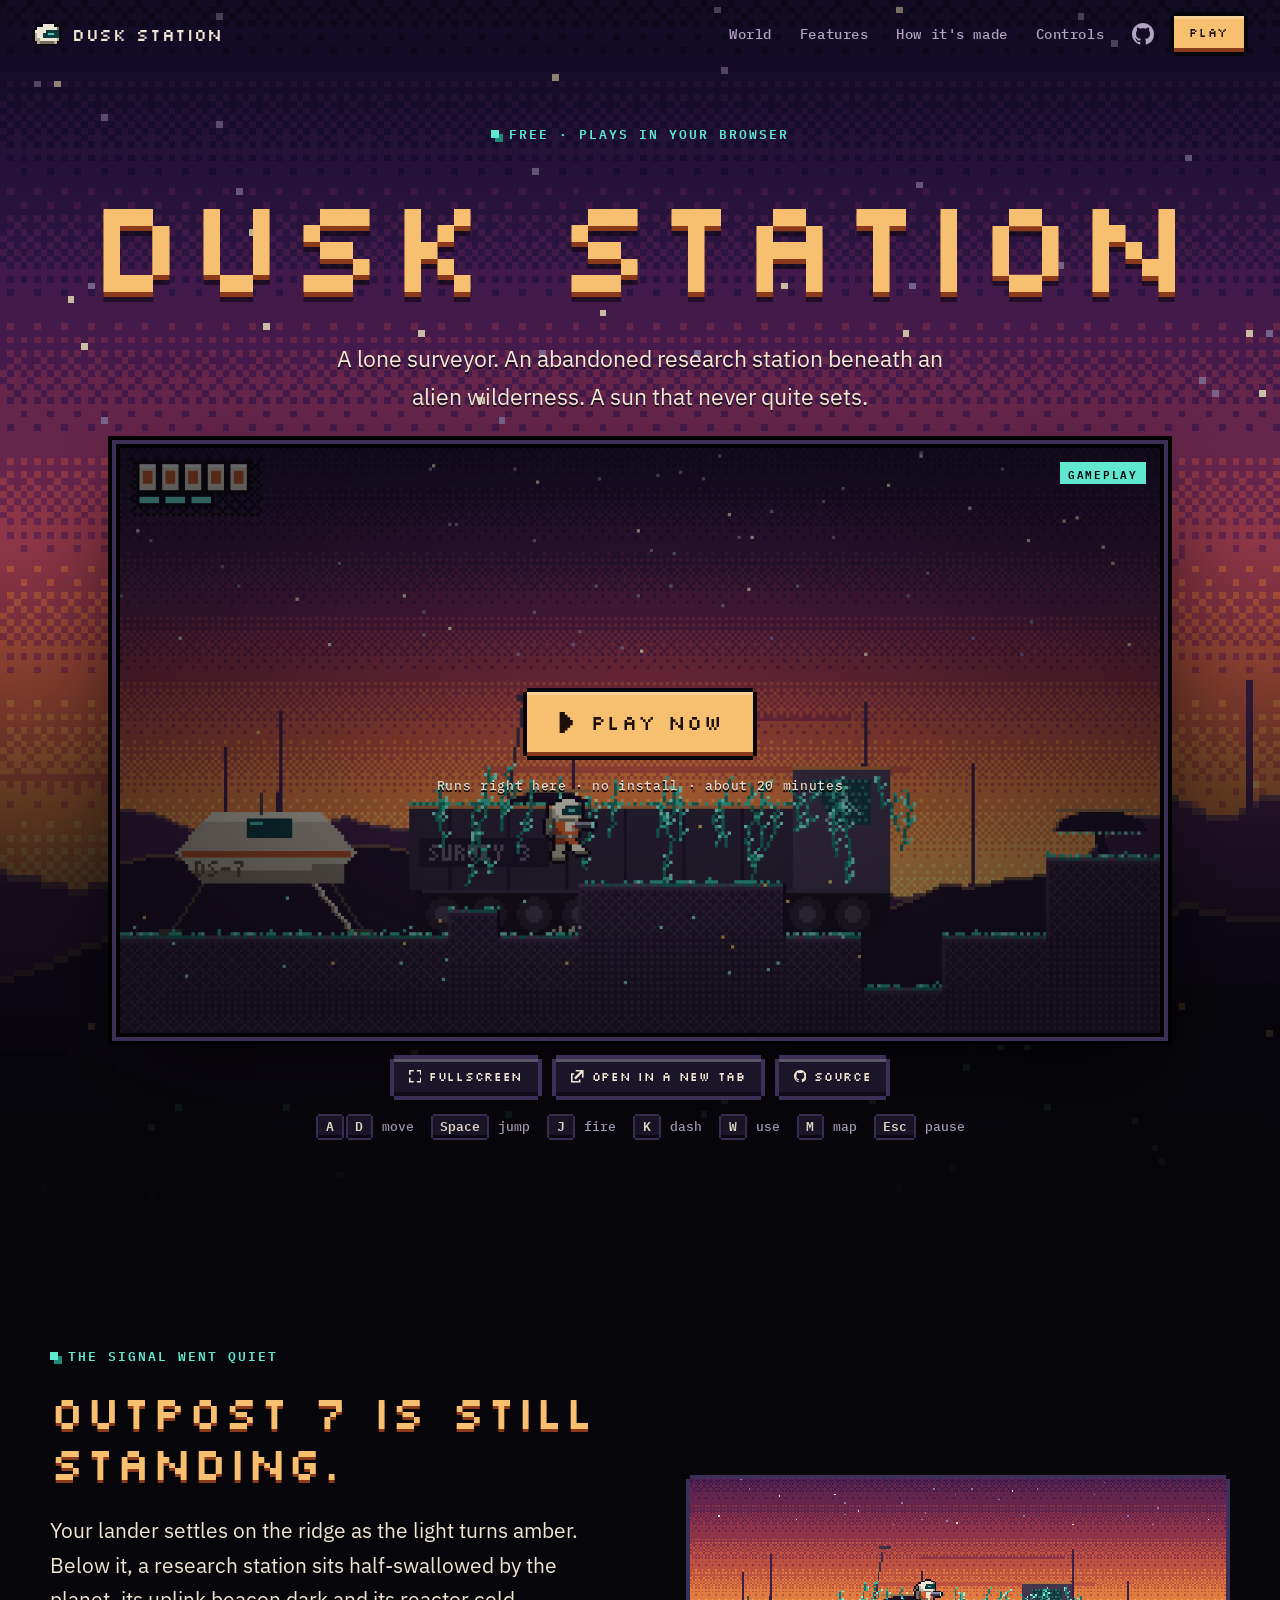
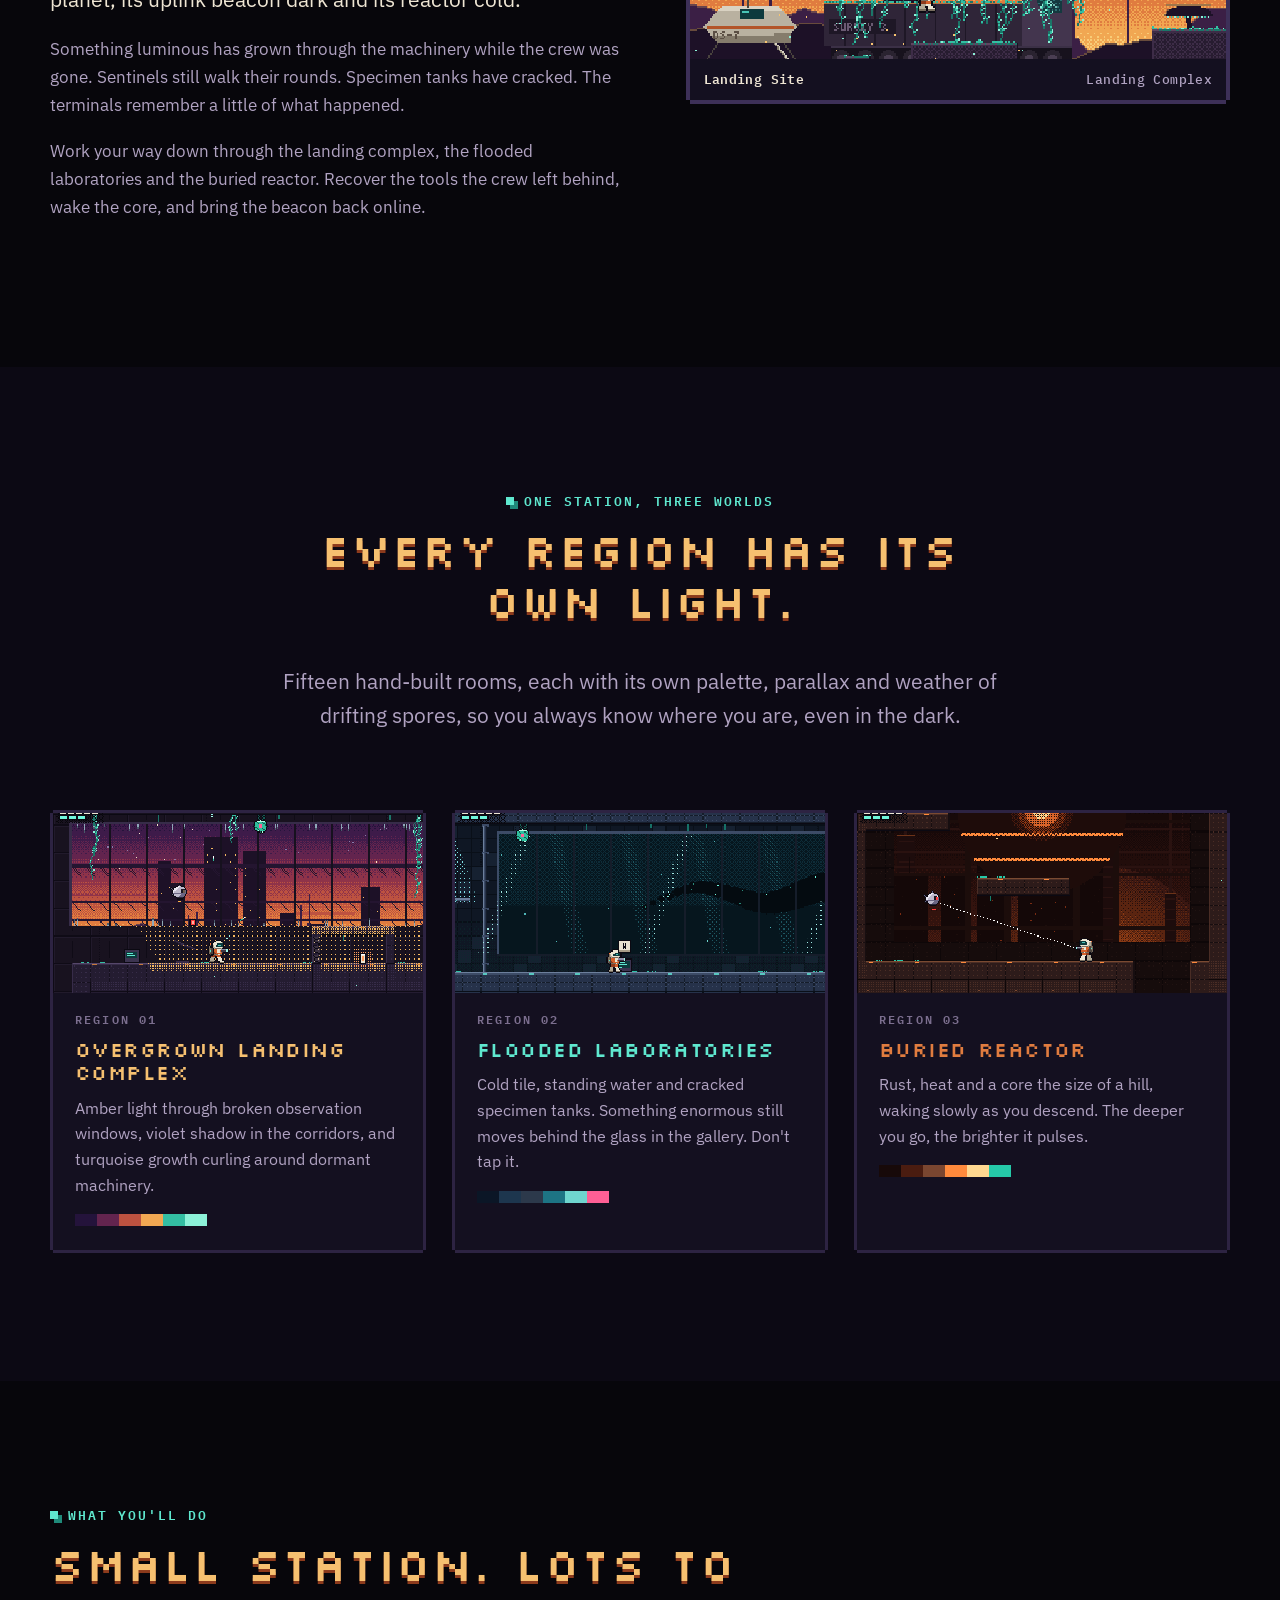
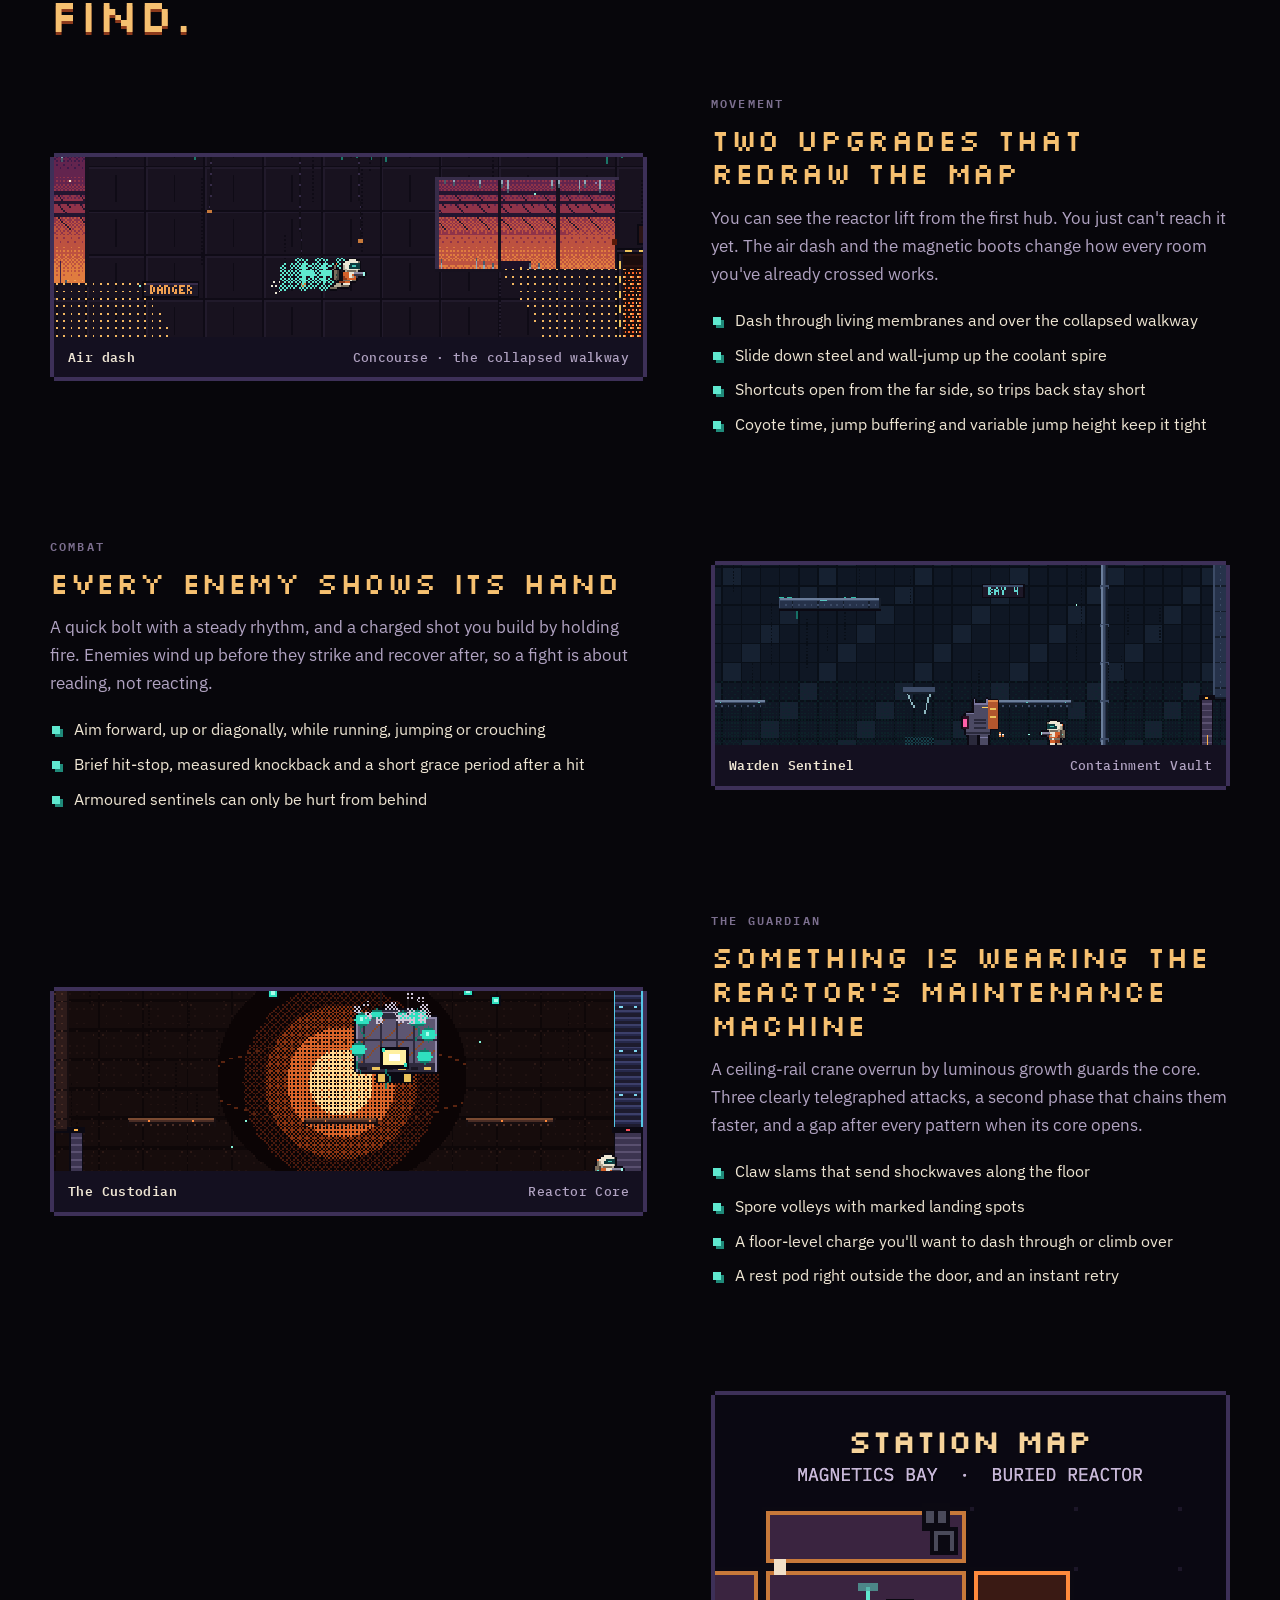
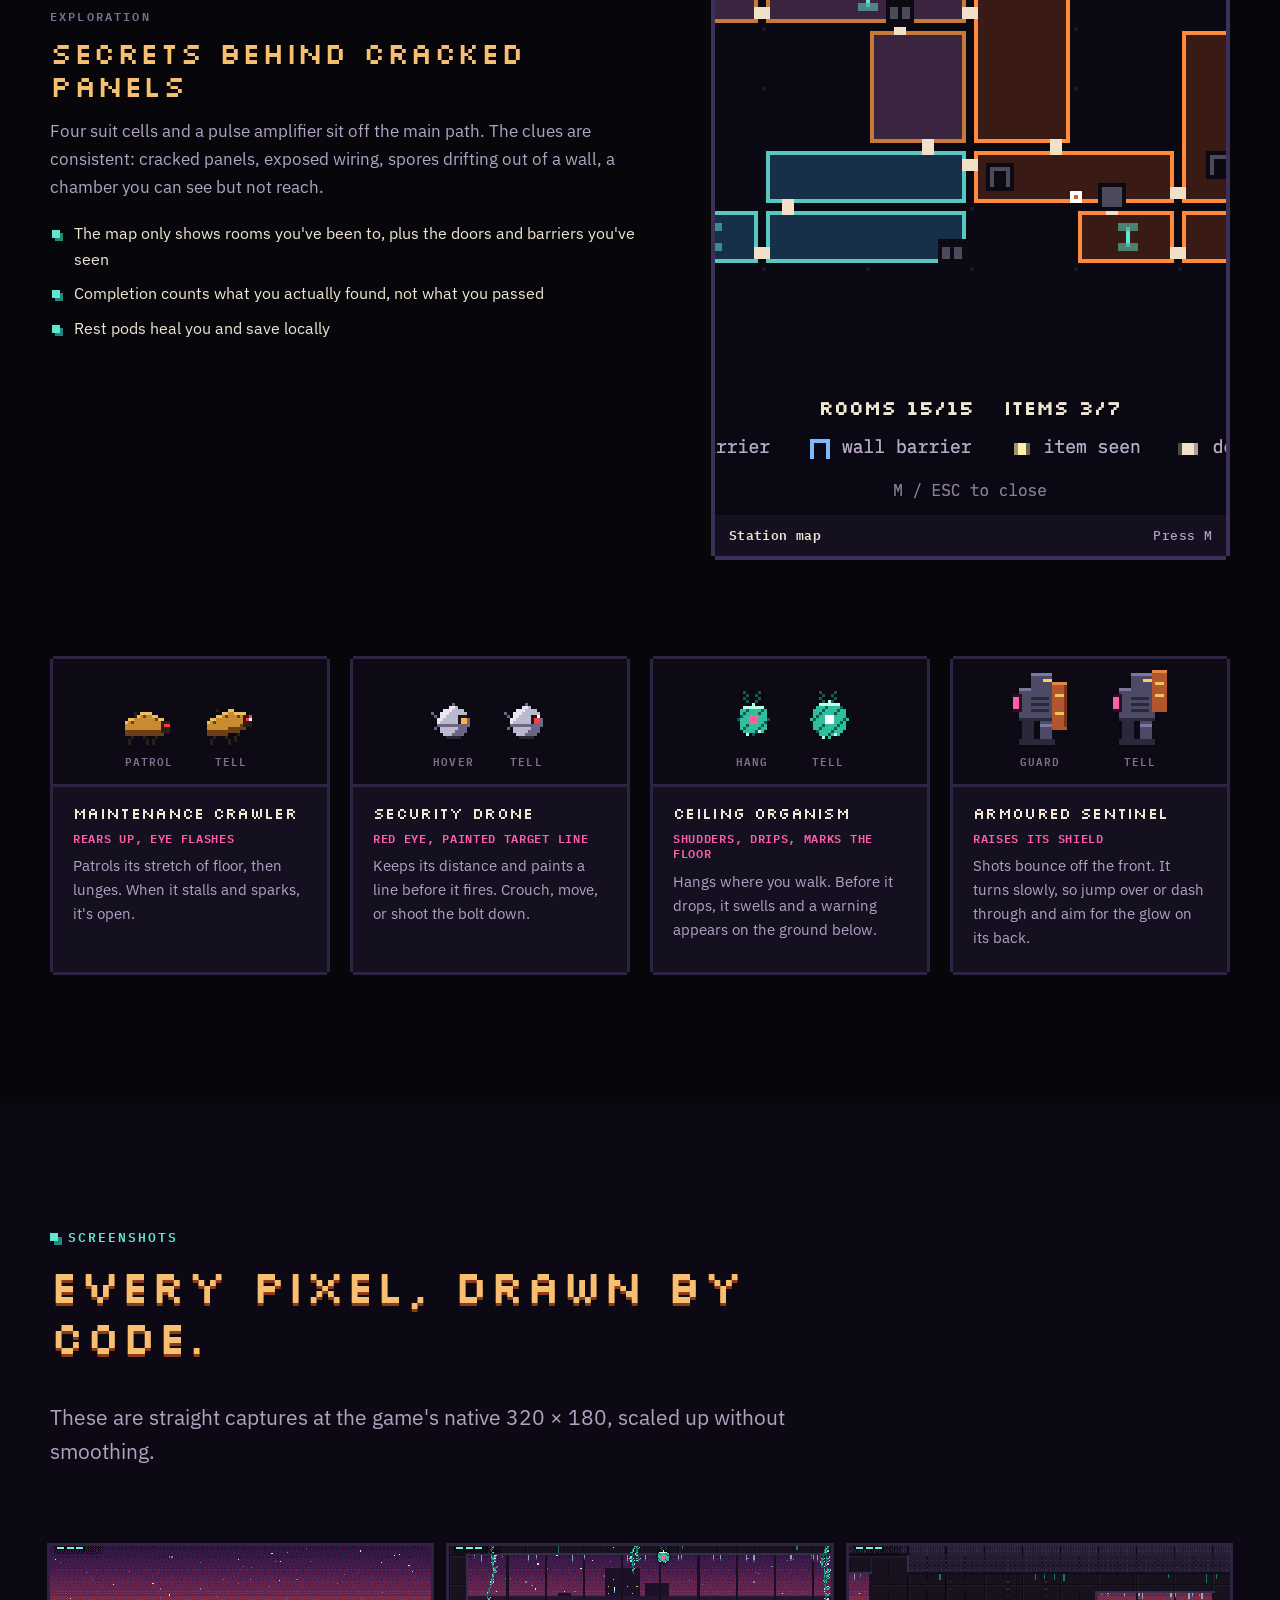
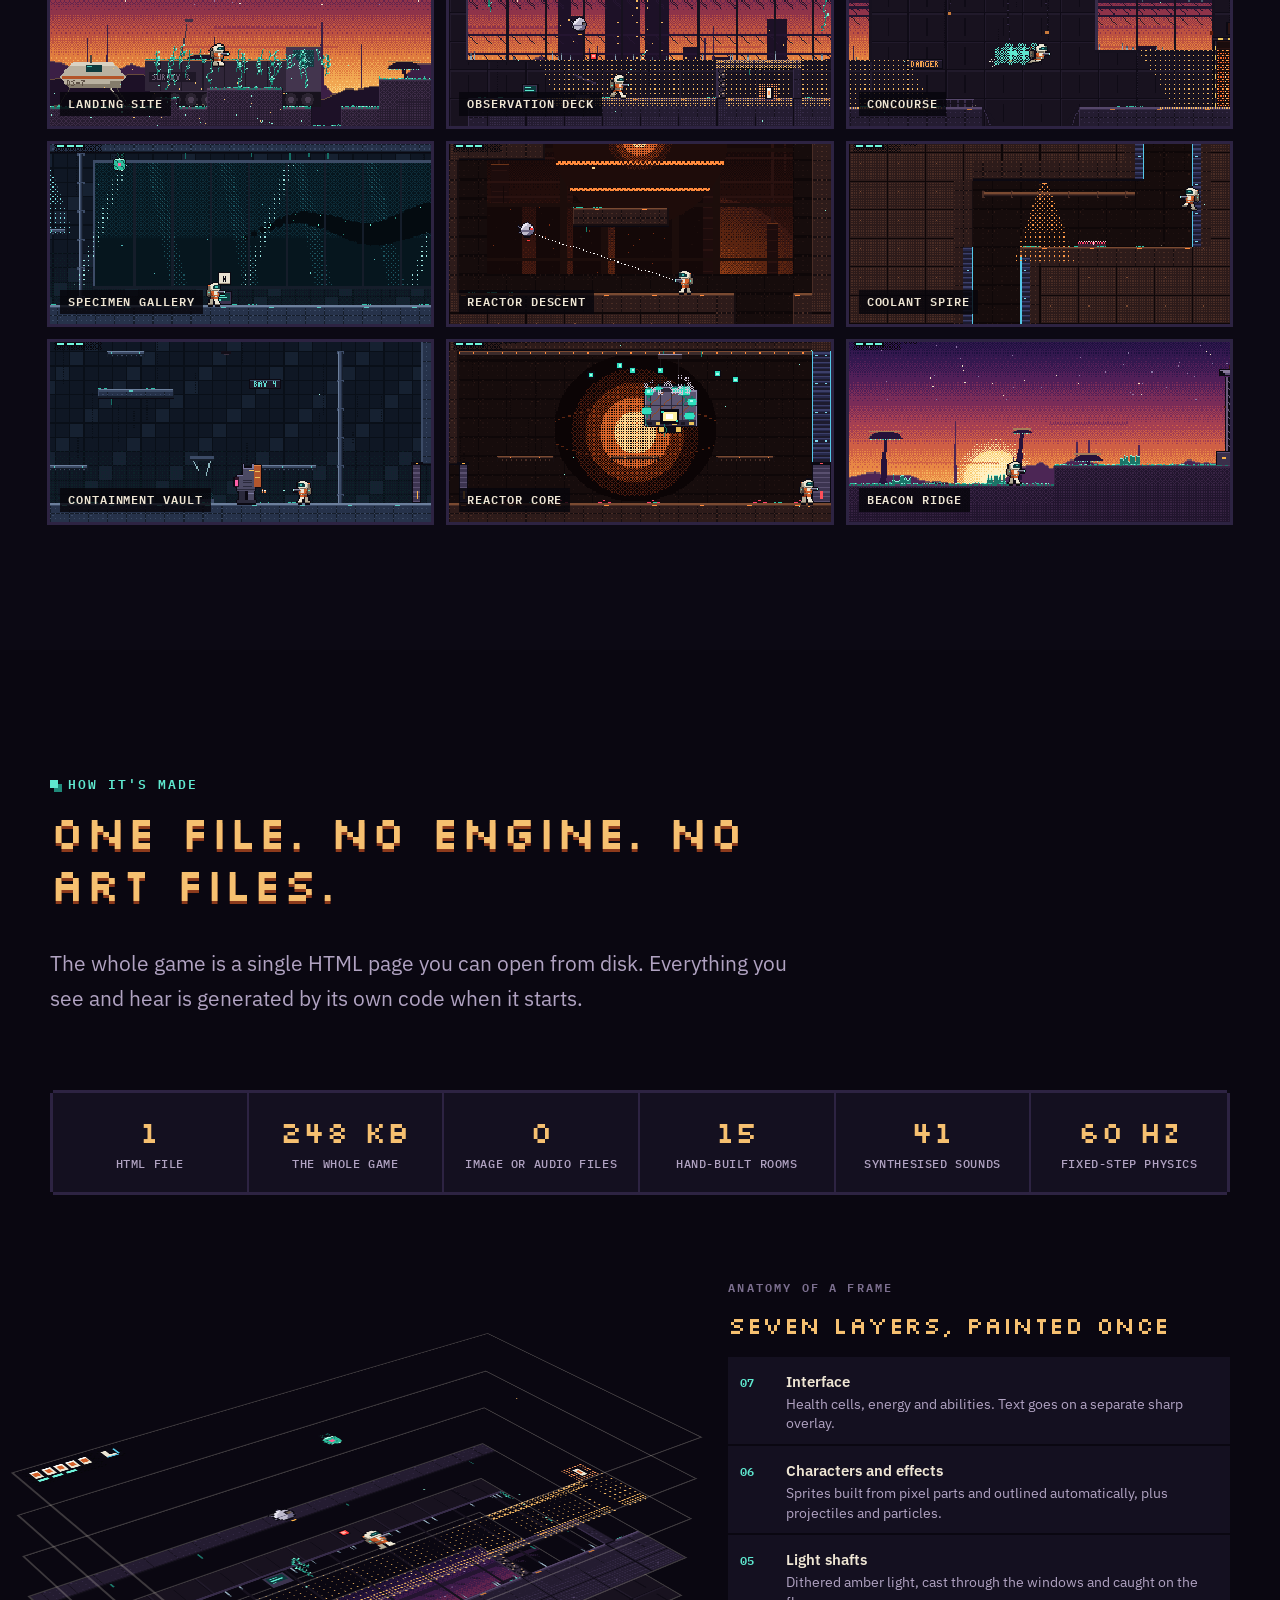
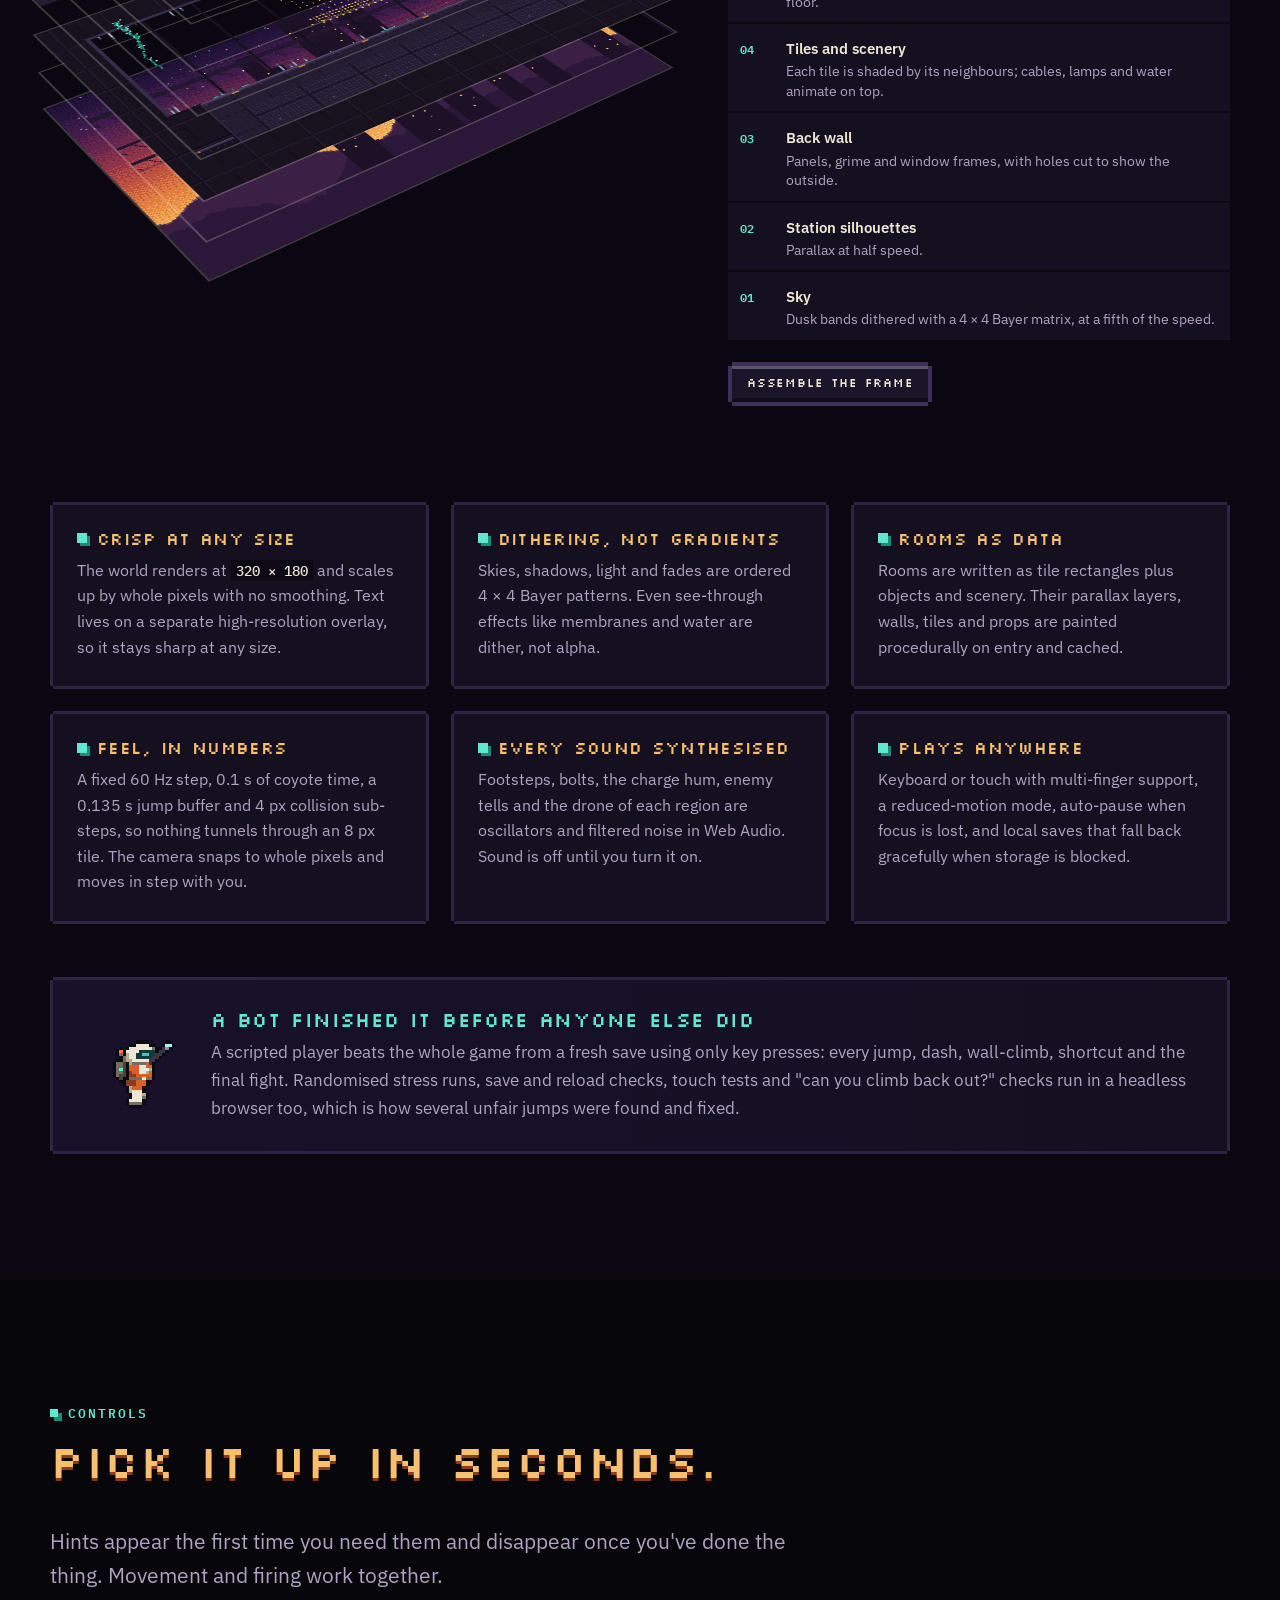
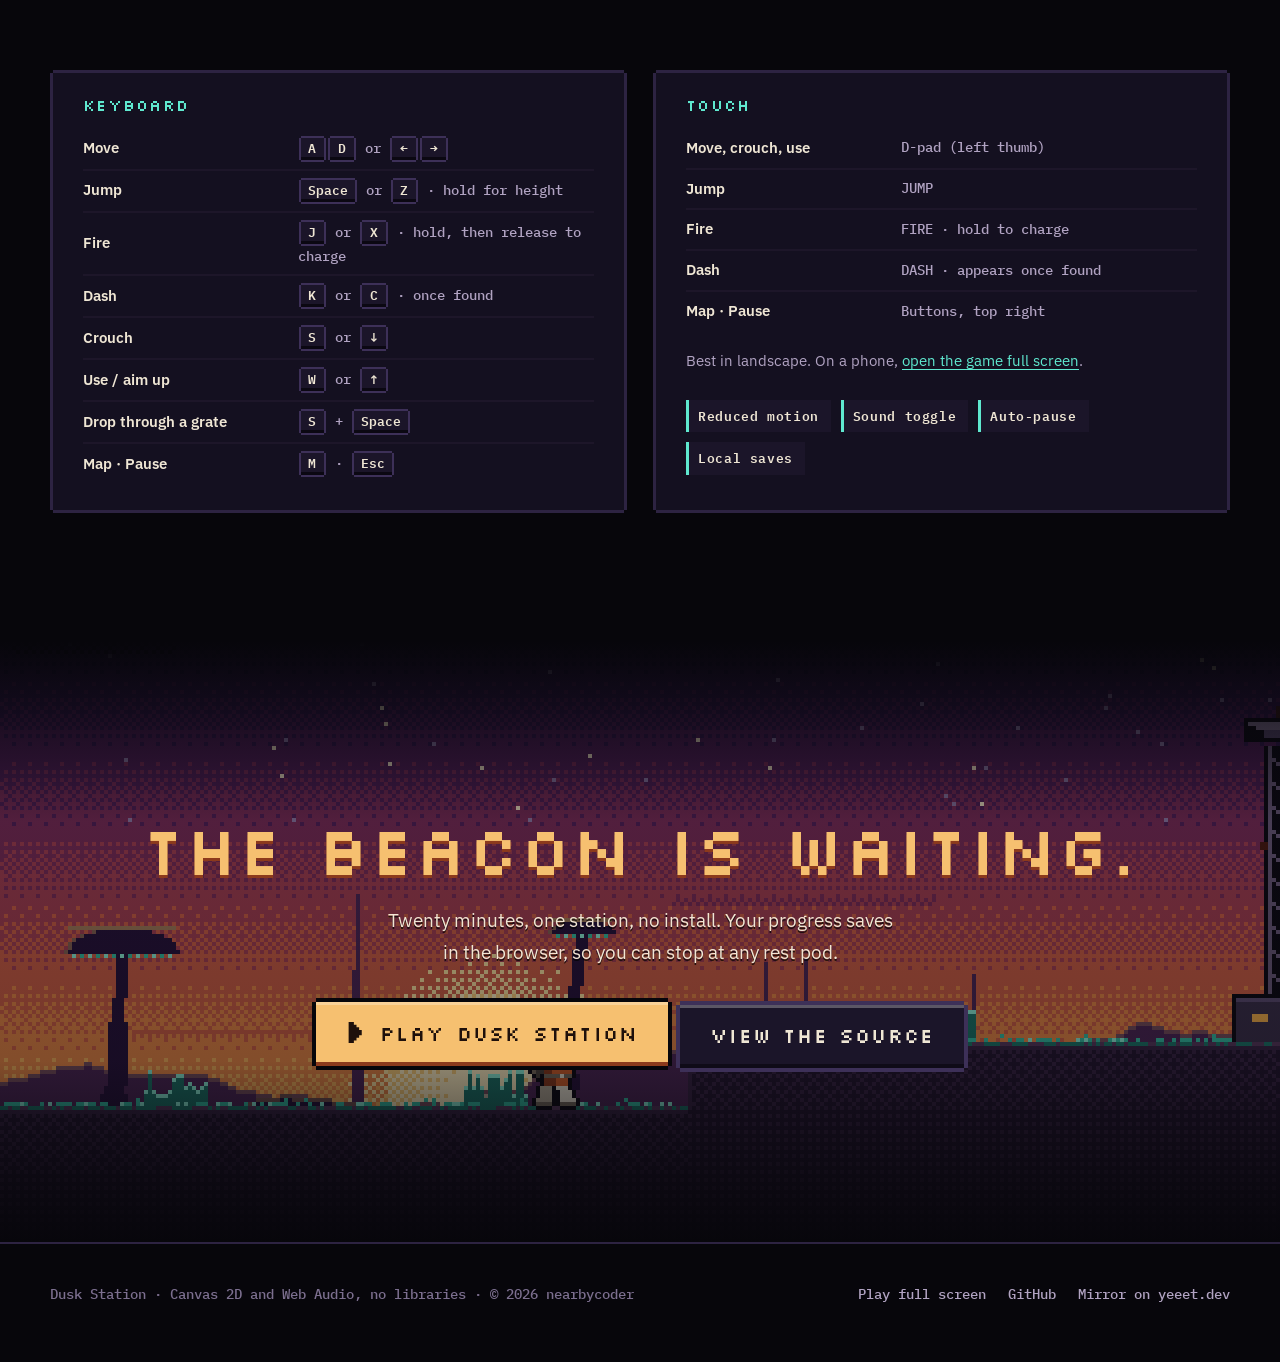
==== index.html @ 4a80ca16 "Add Dusk Station game and website - play/index.html: the complete game in one self-contained file - " ====
<!DOCTYPE html>
<html lang="en">
<head>
<meta charset="utf-8">
<meta name="viewport" content="width=device-width, initial-scale=1, viewport-fit=cover">
<title>Dusk Station · A pixel-art exploration platformer you can play in your browser</title>
<meta name="description" content="A lone surveyor, an abandoned research station and a sun that never sets. Dusk Station is a free pixel-art exploration platformer: three regions, two movement upgrades, secrets, a boss, and no install. Play it right here.">
<meta name="theme-color" content="#07060b">
<link rel="icon" href="assets/favicon.svg" type="image/svg+xml">
<link rel="canonical" href="https://nearbycoder.github.io/dusk-station/">
<meta property="og:type" content="website">
<meta property="og:title" content="Dusk Station">
<meta property="og:description" content="A pixel-art exploration platformer at perpetual dusk. Free, in your browser, about 20 minutes.">
<meta property="og:url" content="https://nearbycoder.github.io/dusk-station/">
<meta property="og:image" content="https://nearbycoder.github.io/dusk-station/assets/og.png">
<meta property="og:image:width" content="1200">
<meta property="og:image:height" content="630">
<meta name="twitter:card" content="summary_large_image">
<meta name="twitter:title" content="Dusk Station">
<meta name="twitter:description" content="A pixel-art exploration platformer at perpetual dusk. Free, in your browser.">
<meta name="twitter:image" content="https://nearbycoder.github.io/dusk-station/assets/og.png">
<link rel="preconnect" href="https://fonts.googleapis.com">
<link rel="preconnect" href="https://fonts.gstatic.com" crossorigin>
<link href="https://fonts.googleapis.com/css2?family=IBM+Plex+Mono:wght@400;500;600&family=IBM+Plex+Sans:wght@400;500;600&family=Silkscreen:wght@400;700&display=swap" rel="stylesheet">
<link rel="stylesheet" href="assets/site.css">
</head>
<body>

<header class="nav" id="nav">
  <a class="brand" href="#top" aria-label="Dusk Station home"><img class="px" src="assets/favicon.svg" alt="" width="30" height="30">Dusk Station</a>
  <nav class="nav-links" aria-label="Sections">
    <a class="nav-text" href="#world">World</a>
    <a class="nav-text" href="#features">Features</a>
    <a class="nav-text" href="#made">How it's made</a>
    <a class="nav-text" href="#controls">Controls</a>
    <a class="gh-link" href="https://github.com/nearbycoder/dusk-station" aria-label="Source on GitHub"><svg viewBox="0 0 16 16" fill="currentColor" aria-hidden="true"><path d="M8 0C3.58 0 0 3.58 0 8c0 3.54 2.29 6.53 5.47 7.59.4.07.55-.17.55-.38 0-.19-.01-.82-.01-1.49-2.01.37-2.53-.49-2.69-.94-.09-.23-.48-.94-.82-1.13-.28-.15-.68-.52-.01-.53.63-.01 1.08.58 1.23.82.72 1.21 1.87.87 2.33.66.07-.52.28-.87.51-1.07-1.78-.2-3.64-.89-3.64-3.95 0-.87.31-1.59.82-2.15-.08-.2-.36-1.02.08-2.12 0 0 .67-.21 2.2.82.64-.18 1.32-.27 2-.27.68 0 1.36.09 2 .27 1.53-1.04 2.2-.82 2.2-.82.44 1.1.16 1.92.08 2.12.51.56.82 1.27.82 2.15 0 3.07-1.87 3.75-3.65 3.95.29.25.54.73.54 1.48 0 1.07-.01 1.93-.01 2.2 0 .21.15.46.55.38A8.013 8.013 0 0016 8c0-4.42-3.58-8-8-8z"/></svg></a>
    <a class="btn btn--small" href="#play" data-play>Play</a>
  </nav>
</header>

<main id="top">
  <!-- ============ HERO + PLAYER ============ -->
  <section class="hero" aria-labelledby="game-title">
    <div class="hero-bg" role="img" aria-label="A dusk sky over alien mesas and giant fungal trees, with the station's silhouette on the ridge"></div>
    <div class="wrap hero-inner">
      <span class="eyebrow">Free · Plays in your browser</span>
      <h1 class="title" id="game-title">Dusk Station</h1>
      <p class="tagline">A lone surveyor. An abandoned research station beneath an alien wilderness. A sun that never quite sets.</p>

      <div class="screen-wrap" id="play">
        <div class="screen" id="screen">
          <span class="screen-tag" id="screenTag">Gameplay</span>
          <video id="trailer" class="px" autoplay muted loop playsinline preload="auto" poster="assets/media/poster.png" aria-label="Gameplay montage: running across the landing site, dashing over a collapsed walkway, fighting drones, wall-jumping up a coolant spire and battling the reactor guardian">
            <source src="assets/media/gameplay.webm" type="video/webm">
            <source src="assets/media/gameplay.mp4" type="video/mp4">
          </video>
          <button class="screen-overlay" id="playBtn" type="button" aria-label="Play Dusk Station here">
            <span class="btn btn--big" aria-hidden="true"><svg viewBox="0 0 8 8" fill="currentColor"><path d="M1 0h2v1h1v1h1v1h1v2H5v1H4v1H3v1H1z"/></svg>Play now</span>
            <small>Runs right here · no install · about 20 minutes</small>
          </button>
        </div>
        <div class="screen-bar">
          <button class="btn btn--ghost btn--small" type="button" id="fsBtn"><svg viewBox="0 0 8 8" fill="currentColor" aria-hidden="true"><path d="M0 0h3v1H1v2H0zM5 0h3v3H7V1H5zM0 5h1v2h2v1H0zM7 5h1v3H5V7h2z"/></svg>Fullscreen</button>
          <a class="btn btn--ghost btn--small" href="play/" target="_blank" rel="noopener"><svg viewBox="0 0 8 8" fill="currentColor" aria-hidden="true"><path d="M3 0h5v5H7V2L3 6 2 5l4-4H3zM0 2h2v1H1v4h4V6h1v2H0z"/></svg>Open in a new tab</a>
          <a class="btn btn--ghost btn--small" href="https://github.com/nearbycoder/dusk-station"><svg viewBox="0 0 16 16" fill="currentColor" aria-hidden="true"><path d="M8 0C3.58 0 0 3.58 0 8c0 3.54 2.29 6.53 5.47 7.59.4.07.55-.17.55-.38 0-.19-.01-.82-.01-1.49-2.01.37-2.53-.49-2.69-.94-.09-.23-.48-.94-.82-1.13-.28-.15-.68-.52-.01-.53.63-.01 1.08.58 1.23.82.72 1.21 1.87.87 2.33.66.07-.52.28-.87.51-1.07-1.78-.2-3.64-.89-3.64-3.95 0-.87.31-1.59.82-2.15-.08-.2-.36-1.02.08-2.12 0 0 .67-.21 2.2.82.64-.18 1.32-.27 2-.27.68 0 1.36.09 2 .27 1.53-1.04 2.2-.82 2.2-.82.44 1.1.16 1.92.08 2.12.51.56.82 1.27.82 2.15 0 3.07-1.87 3.75-3.65 3.95.29.25.54.73.54 1.48 0 1.07-.01 1.93-.01 2.2 0 .21.15.46.55.38A8.013 8.013 0 0016 8c0-4.42-3.58-8-8-8z"/></svg>Source</a>
        </div>
        <p class="screen-help" id="screenHelp"><span class="key-only"><kbd>A</kbd><kbd>D</kbd> move &nbsp;<kbd>Space</kbd> jump &nbsp;<kbd>J</kbd> fire &nbsp;<kbd>K</kbd> dash &nbsp;<kbd>W</kbd> use &nbsp;<kbd>M</kbd> map &nbsp;<kbd>Esc</kbd> pause</span><span class="touch-only">On-screen touch controls appear once you start. Best in landscape.</span></p>
      </div>
    </div>
  </section>

  <!-- ============ STORY ============ -->
  <section class="band" aria-labelledby="story-h">
    <div class="wrap story">
      <div class="reveal">
        <span class="eyebrow">The signal went quiet</span>
        <h2 id="story-h" style="margin:18px 0 24px">Outpost 7 is still standing.</h2>
        <p class="lead">Your lander settles on the ridge as the light turns amber. Below it, a research station sits half-swallowed by the planet, its uplink beacon dark and its reactor cold.</p>
        <p>Something luminous has grown through the machinery while the crew was gone. Sentinels still walk their rounds. Specimen tanks have cracked. The terminals remember a little of what happened.</p>
        <p>Work your way down through the landing complex, the flooded laboratories and the buried reactor. Recover the tools the crew left behind, wake the core, and bring the beacon back online.</p>
      </div>
      <figure class="frame notch reveal">
        <img class="px" src="assets/screens/landing.png" alt="The surveyor jumps past their landing craft and an abandoned survey transport draped in turquoise vines, under a dusk sky" width="320" height="180" loading="lazy">
        <figcaption><b>Landing Site</b><span>Landing Complex</span></figcaption>
      </figure>
    </div>
  </section>

  <!-- ============ REGIONS ============ -->
  <section class="band band--night" id="world" aria-labelledby="world-h">
    <div class="wrap">
      <div class="sec-head center reveal">
        <span class="eyebrow">One station, three worlds</span>
        <h2 id="world-h">Every region has its own light.</h2>
        <p class="lead muted">Fifteen hand-built rooms, each with its own palette, parallax and weather of drifting spores, so you always know where you are, even in the dark.</p>
      </div>
      <div class="regions">
        <article class="region notch reveal" style="--accent: var(--amber)">
          <img class="px" src="assets/screens/observation.png" alt="The observation deck: broken windows frame the alien skyline while amber light falls across the floor; a drone and a ceiling organism wait" width="320" height="180" loading="lazy">
          <div class="region-body">
            <span class="kicker">Region 01</span>
            <h3>Overgrown Landing Complex</h3>
            <p>Amber light through broken observation windows, violet shadow in the corridors, and turquoise growth curling around dormant machinery.</p>
            <div class="swatches" aria-hidden="true"><i style="background:#24133b"></i><i style="background:#63244e"></i><i style="background:#bd5240"></i><i style="background:#f1a752"></i><i style="background:#33bea2"></i><i style="background:#8cf2d8"></i></div>
          </div>
        </article>
        <article class="region notch reveal" style="--accent: var(--teal)">
          <img class="px" src="assets/screens/specimen.png" alt="The specimen gallery: a vast dark creature drifts behind laboratory glass while the surveyor reads a terminal" width="320" height="180" loading="lazy">
          <div class="region-body">
            <span class="kicker">Region 02</span>
            <h3>Flooded Laboratories</h3>
            <p>Cold tile, standing water and cracked specimen tanks. Something enormous still moves behind the glass in the gallery. Don't tap it.</p>
            <div class="swatches" aria-hidden="true"><i style="background:#0b1626"></i><i style="background:#1d364e"></i><i style="background:#2c394b"></i><i style="background:#1d7484"></i><i style="background:#6fd6cf"></i><i style="background:#ff5f95"></i></div>
          </div>
        </article>
        <article class="region notch reveal" style="--accent: var(--orange)">
          <img class="px" src="assets/screens/descent.png" alt="The reactor descent: a colossal reactor sphere glows in the depths as a security drone paints a red targeting line at the surveyor" width="320" height="180" loading="lazy">
          <div class="region-body">
            <span class="kicker">Region 03</span>
            <h3>Buried Reactor</h3>
            <p>Rust, heat and a core the size of a hill, waking slowly as you descend. The deeper you go, the brighter it pulses.</p>
            <div class="swatches" aria-hidden="true"><i style="background:#170909"></i><i style="background:#4a1c10"></i><i style="background:#7a4630"></i><i style="background:#ff8a3c"></i><i style="background:#ffd890"></i><i style="background:#25c9a8"></i></div>
          </div>
        </article>
      </div>
    </div>
  </section>

  <!-- ============ FEATURES ============ -->
  <section class="band" id="features" aria-labelledby="features-h">
    <div class="wrap">
      <div class="sec-head reveal">
        <span class="eyebrow">What you'll do</span>
        <h2 id="features-h">Small station. Lots to find.</h2>
      </div>
      <div class="features">
        <div class="feature">
          <figure class="frame notch feature-media reveal">
            <img class="px" src="assets/screens/concourse.png" alt="Mid-air dash over the collapsed concourse walkway, teal afterimages trailing the surveyor toward the glowing reactor lift" width="320" height="180" loading="lazy">
            <figcaption><b>Air dash</b><span>Concourse · the collapsed walkway</span></figcaption>
          </figure>
          <div class="feature-text reveal">
            <span class="kicker">Movement</span>
            <h3>Two upgrades that redraw the map</h3>
            <p>You can see the reactor lift from the first hub. You just can't reach it yet. The air dash and the magnetic boots change how every room you've already crossed works.</p>
            <ul>
              <li>Dash through living membranes and over the collapsed walkway</li>
              <li>Slide down steel and wall-jump up the coolant spire</li>
              <li>Shortcuts open from the far side, so trips back stay short</li>
              <li>Coyote time, jump buffering and variable jump height keep it tight</li>
            </ul>
          </div>
        </div>
        <div class="feature">
          <figure class="frame notch feature-media reveal">
            <img class="px" src="assets/screens/warden.png" alt="The surveyor faces the Warden Sentinel, a hulking armoured guard with a rust-orange shield and a glowing weak point on its back" width="320" height="180" loading="lazy">
            <figcaption><b>Warden Sentinel</b><span>Containment Vault</span></figcaption>
          </figure>
          <div class="feature-text reveal">
            <span class="kicker">Combat</span>
            <h3>Every enemy shows its hand</h3>
            <p>A quick bolt with a steady rhythm, and a charged shot you build by holding fire. Enemies wind up before they strike and recover after, so a fight is about reading, not reacting.</p>
            <ul>
              <li>Aim forward, up or diagonally, while running, jumping or crouching</li>
              <li>Brief hit-stop, measured knockback and a short grace period after a hit</li>
              <li>Armoured sentinels can only be hurt from behind</li>
            </ul>
          </div>
        </div>
        <div class="feature">
          <figure class="frame notch feature-media reveal">
            <img class="px" src="assets/screens/custodian.png" alt="The Custodian, a ceiling-rail maintenance machine overgrown with luminous turquoise growth, hangs before the reactor core while spore landing markers flash on the floor" width="320" height="180" loading="lazy">
            <figcaption><b>The Custodian</b><span>Reactor Core</span></figcaption>
          </figure>
          <div class="feature-text reveal">
            <span class="kicker">The guardian</span>
            <h3>Something is wearing the reactor's maintenance machine</h3>
            <p>A ceiling-rail crane overrun by luminous growth guards the core. Three clearly telegraphed attacks, a second phase that chains them faster, and a gap after every pattern when its core opens.</p>
            <ul>
              <li>Claw slams that send shockwaves along the floor</li>
              <li>Spore volleys with marked landing spots</li>
              <li>A floor-level charge you'll want to dash through or climb over</li>
              <li>A rest pod right outside the door, and an instant retry</li>
            </ul>
          </div>
        </div>
        <div class="feature">
          <figure class="frame notch feature-media reveal">
            <img src="assets/screens/map.png" alt="The station map showing explored rooms by region, doors, rest pods, upgrade barriers and a glimpsed item" width="1280" height="720" loading="lazy">
            <figcaption><b>Station map</b><span>Press M</span></figcaption>
          </figure>
          <div class="feature-text reveal">
            <span class="kicker">Exploration</span>
            <h3>Secrets behind cracked panels</h3>
            <p>Four suit cells and a pulse amplifier sit off the main path. The clues are consistent: cracked panels, exposed wiring, spores drifting out of a wall, a chamber you can see but not reach.</p>
            <ul>
              <li>The map only shows rooms you've been to, plus the doors and barriers you've seen</li>
              <li>Completion counts what you actually found, not what you passed</li>
              <li>Rest pods heal you and save locally</li>
            </ul>
          </div>
        </div>
      </div>

      <div class="roster" aria-label="Enemies">
        <article class="foe notch reveal">
          <div class="foe-sprites"><figure><img src="assets/sprites/crawler-walk0.png" width="60" height="42" alt="Maintenance crawler, patrolling"><figcaption>Patrol</figcaption></figure><figure><img src="assets/sprites/crawler-tell.png" width="60" height="42" alt="Maintenance crawler rearing up before a lunge"><figcaption>Tell</figcaption></figure></div>
          <div class="foe-body"><h3>Maintenance crawler</h3><span class="tell">Rears up, eye flashes</span><p>Patrols its stretch of floor, then lunges. When it stalls and sparks, it's open.</p></div>
        </article>
        <article class="foe notch reveal">
          <div class="foe-sprites"><figure><img src="assets/sprites/drone-idle.png" width="51" height="48" alt="Security drone, hovering"><figcaption>Hover</figcaption></figure><figure><img src="assets/sprites/drone-aim.png" width="51" height="48" alt="Security drone with a red eye, aiming"><figcaption>Tell</figcaption></figure></div>
          <div class="foe-body"><h3>Security drone</h3><span class="tell">Red eye, painted target line</span><p>Keeps its distance and paints a line before it fires. Crouch, move, or shoot the bolt down.</p></div>
        </article>
        <article class="foe notch reveal">
          <div class="foe-sprites"><figure><img src="assets/sprites/lurker-hang.png" width="54" height="60" alt="Ceiling organism hanging from its tendrils"><figcaption>Hang</figcaption></figure><figure><img src="assets/sprites/lurker-tell.png" width="54" height="60" alt="Ceiling organism swelling before it drops"><figcaption>Tell</figcaption></figure></div>
          <div class="foe-body"><h3>Ceiling organism</h3><span class="tell">Shudders, drips, marks the floor</span><p>Hangs where you walk. Before it drops, it swells and a warning appears on the ground below.</p></div>
        </article>
        <article class="foe notch reveal">
          <div class="foe-sprites"><figure><img src="assets/sprites/sentinel-walk0.png" width="78" height="84" alt="Armoured sentinel with its shield forward"><figcaption>Guard</figcaption></figure><figure><img src="assets/sprites/sentinel-tell.png" width="78" height="84" alt="Armoured sentinel raising its shield to slam"><figcaption>Tell</figcaption></figure></div>
          <div class="foe-body"><h3>Armoured sentinel</h3><span class="tell">Raises its shield</span><p>Shots bounce off the front. It turns slowly, so jump over or dash through and aim for the glow on its back.</p></div>
        </article>
      </div>
    </div>
  </section>

  <!-- ============ GALLERY ============ -->
  <section class="band band--night" id="gallery" aria-labelledby="gallery-h">
    <div class="wrap">
      <div class="sec-head reveal">
        <span class="eyebrow">Screenshots</span>
        <h2 id="gallery-h">Every pixel, drawn by code.</h2>
        <p class="lead muted">These are straight captures at the game's native 320 × 180, scaled up without smoothing.</p>
      </div>
      <div class="gallery">
        <button class="shot reveal" type="button" data-full="assets/screens/landing.png" data-caption="Landing Site · the lander and an abandoned survey transport under vines"><img class="px" src="assets/screens/landing.png" alt="Landing Site" width="320" height="180" loading="lazy"><span>Landing Site</span></button>
        <button class="shot reveal" type="button" data-full="assets/screens/observation.png" data-caption="Observation Deck · amber light through broken windows"><img class="px" src="assets/screens/observation.png" alt="Observation Deck" width="320" height="180" loading="lazy"><span>Observation Deck</span></button>
        <button class="shot reveal" type="button" data-full="assets/screens/concourse.png" data-caption="Concourse · dashing across the collapsed walkway"><img class="px" src="assets/screens/concourse.png" alt="Concourse" width="320" height="180" loading="lazy"><span>Concourse</span></button>
        <button class="shot reveal" type="button" data-full="assets/screens/specimen.png" data-caption="Specimen Gallery · something moves behind the glass"><img class="px" src="assets/screens/specimen.png" alt="Specimen Gallery" width="320" height="180" loading="lazy"><span>Specimen Gallery</span></button>
        <button class="shot reveal" type="button" data-full="assets/screens/descent.png" data-caption="Reactor Descent · the core, waking"><img class="px" src="assets/screens/descent.png" alt="Reactor Descent" width="320" height="180" loading="lazy"><span>Reactor Descent</span></button>
        <button class="shot reveal" type="button" data-full="assets/screens/spire.png" data-caption="Coolant Spire · wall-jumping on magnetic boots"><img class="px" src="assets/screens/spire.png" alt="Coolant Spire" width="320" height="180" loading="lazy"><span>Coolant Spire</span></button>
        <button class="shot reveal" type="button" data-full="assets/screens/warden.png" data-caption="Containment Vault · the Warden Sentinel"><img class="px" src="assets/screens/warden.png" alt="Containment Vault" width="320" height="180" loading="lazy"><span>Containment Vault</span></button>
        <button class="shot reveal" type="button" data-full="assets/screens/custodian.png" data-caption="Reactor Core · the Custodian, second phase"><img class="px" src="assets/screens/custodian.png" alt="Reactor Core" width="320" height="180" loading="lazy"><span>Reactor Core</span></button>
        <button class="shot reveal" type="button" data-full="assets/screens/ridge.png" data-caption="Beacon Ridge · the view from the top"><img class="px" src="assets/screens/ridge.png" alt="Beacon Ridge" width="320" height="180" loading="lazy"><span>Beacon Ridge</span></button>
      </div>
    </div>
    <dialog class="lightbox" id="lightbox" aria-label="Screenshot">
      <button class="btn btn--ghost btn--small" type="button" id="lbClose">Close</button>
      <img class="px" id="lbImg" src="" alt="">
      <p id="lbCap"></p>
    </dialog>
  </section>

  <!-- ============ HOW IT'S MADE ============ -->
  <section class="band band--deep" id="made" aria-labelledby="made-h">
    <div class="wrap">
      <div class="sec-head reveal">
        <span class="eyebrow">How it's made</span>
        <h2 id="made-h">One file. No engine. No art files.</h2>
        <p class="lead muted">The whole game is a single HTML page you can open from disk. Everything you see and hear is generated by its own code when it starts.</p>
      </div>

      <div class="stats notch reveal">
        <div class="stat"><b>1</b><span>HTML file</span></div>
        <div class="stat"><b>248 KB</b><span>The whole game</span></div>
        <div class="stat"><b>0</b><span>Image or audio files</span></div>
        <div class="stat"><b>15</b><span>Hand-built rooms</span></div>
        <div class="stat"><b>41</b><span>Synthesised sounds</span></div>
        <div class="stat"><b>60 Hz</b><span>Fixed-step physics</span></div>
      </div>

      <div class="anatomy">
        <div class="stack reveal" id="stack" aria-label="One frame of the observation deck split into its render layers">
          <div class="stack-scene">
            <img class="layer" style="--i:0" data-l="0" src="assets/layers/sky.png" alt="" width="320" height="180" loading="lazy">
            <img class="layer" style="--i:1" data-l="1" src="assets/layers/structures.png" alt="" width="320" height="180" loading="lazy">
            <img class="layer" style="--i:2" data-l="2" src="assets/layers/wall.png" alt="" width="320" height="180" loading="lazy">
            <img class="layer" style="--i:3" data-l="3" src="assets/layers/tiles.png" alt="" width="320" height="180" loading="lazy">
            <img class="layer" style="--i:4" data-l="4" src="assets/layers/light.png" alt="" width="320" height="180" loading="lazy">
            <img class="layer" style="--i:5" data-l="5" src="assets/layers/actors.png" alt="" width="320" height="180" loading="lazy">
            <img class="layer" style="--i:6" data-l="6" src="assets/layers/hud.png" alt="" width="320" height="180" loading="lazy">
          </div>
        </div>
        <div class="reveal">
          <span class="kicker">Anatomy of a frame</span>
          <h3 style="font-size:24px;color:var(--amber);margin:12px 0 18px">Seven layers, painted once</h3>
          <ol class="layer-list" id="layerList">
            <li data-l="6"><div><b>Interface</b><span>Health cells, energy and abilities. Text goes on a separate sharp overlay.</span></div></li>
            <li data-l="5"><div><b>Characters and effects</b><span>Sprites built from pixel parts and outlined automatically, plus projectiles and particles.</span></div></li>
            <li data-l="4"><div><b>Light shafts</b><span>Dithered amber light, cast through the windows and caught on the floor.</span></div></li>
            <li data-l="3"><div><b>Tiles and scenery</b><span>Each tile is shaded by its neighbours; cables, lamps and water animate on top.</span></div></li>
            <li data-l="2"><div><b>Back wall</b><span>Panels, grime and window frames, with holes cut to show the outside.</span></div></li>
            <li data-l="1"><div><b>Station silhouettes</b><span>Parallax at half speed.</span></div></li>
            <li data-l="0"><div><b>Sky</b><span>Dusk bands dithered with a 4 × 4 Bayer matrix, at a fifth of the speed.</span></div></li>
          </ol>
          <button class="btn btn--ghost btn--small" type="button" id="stackBtn">Assemble the frame</button>
        </div>
      </div>

      <div class="tech">
        <article class="notch reveal"><h3><i></i>Crisp at any size</h3><p>The world renders at <code>320 × 180</code> and scales up by whole pixels with no smoothing. Text lives on a separate high-resolution overlay, so it stays sharp at any size.</p></article>
        <article class="notch reveal"><h3><i></i>Dithering, not gradients</h3><p>Skies, shadows, light and fades are ordered 4 × 4 Bayer patterns. Even see-through effects like membranes and water are dither, not alpha.</p></article>
        <article class="notch reveal"><h3><i></i>Rooms as data</h3><p>Rooms are written as tile rectangles plus objects and scenery. Their parallax layers, walls, tiles and props are painted procedurally on entry and cached.</p></article>
        <article class="notch reveal"><h3><i></i>Feel, in numbers</h3><p>A fixed 60 Hz step, 0.1 s of coyote time, a 0.135 s jump buffer and 4 px collision sub-steps, so nothing tunnels through an 8 px tile. The camera snaps to whole pixels and moves in step with you.</p></article>
        <article class="notch reveal"><h3><i></i>Every sound synthesised</h3><p>Footsteps, bolts, the charge hum, enemy tells and the drone of each region are oscillators and filtered noise in Web Audio. Sound is off until you turn it on.</p></article>
        <article class="notch reveal"><h3><i></i>Plays anywhere</h3><p>Keyboard or touch with multi-finger support, a reduced-motion mode, auto-pause when focus is lost, and local saves that fall back gracefully when storage is blocked.</p></article>
      </div>

      <div class="callout notch reveal">
        <img class="bot" src="assets/sprites/surveyor-run.png" width="84" height="90" alt="">
        <div>
          <h3>A bot finished it before anyone else did</h3>
          <p>A scripted player beats the whole game from a fresh save using only key presses: every jump, dash, wall-climb, shortcut and the final fight. Randomised stress runs, save and reload checks, touch tests and "can you climb back out?" checks run in a headless browser too, which is how several unfair jumps were found and fixed.</p>
        </div>
      </div>
    </div>
  </section>

  <!-- ============ CONTROLS ============ -->
  <section class="band" id="controls" aria-labelledby="controls-h">
    <div class="wrap">
      <div class="sec-head reveal">
        <span class="eyebrow">Controls</span>
        <h2 id="controls-h">Pick it up in seconds.</h2>
        <p class="lead muted">Hints appear the first time you need them and disappear once you've done the thing. Movement and firing work together.</p>
      </div>
      <div class="controls">
        <div class="card notch reveal">
          <h3>Keyboard</h3>
          <table class="ctable">
            <tr><th>Move</th><td><kbd>A</kbd><kbd>D</kbd> or <kbd>←</kbd><kbd>→</kbd></td></tr>
            <tr><th>Jump</th><td><kbd>Space</kbd> or <kbd>Z</kbd> · hold for height</td></tr>
            <tr><th>Fire</th><td><kbd>J</kbd> or <kbd>X</kbd> · hold, then release to charge</td></tr>
            <tr><th>Dash</th><td><kbd>K</kbd> or <kbd>C</kbd> · once found</td></tr>
            <tr><th>Crouch</th><td><kbd>S</kbd> or <kbd>↓</kbd></td></tr>
            <tr><th>Use / aim up</th><td><kbd>W</kbd> or <kbd>↑</kbd></td></tr>
            <tr><th>Drop through a grate</th><td><kbd>S</kbd> + <kbd>Space</kbd></td></tr>
            <tr><th>Map · Pause</th><td><kbd>M</kbd> · <kbd>Esc</kbd></td></tr>
          </table>
        </div>
        <div class="card notch reveal">
          <h3>Touch</h3>
          <table class="ctable">
            <tr><th>Move, crouch, use</th><td>D-pad (left thumb)</td></tr>
            <tr><th>Jump</th><td>JUMP</td></tr>
            <tr><th>Fire</th><td>FIRE · hold to charge</td></tr>
            <tr><th>Dash</th><td>DASH · appears once found</td></tr>
            <tr><th>Map · Pause</th><td>Buttons, top right</td></tr>
          </table>
          <p class="muted" style="margin:18px 0 0;font-size:15px">Best in landscape. On a phone, <a href="play/">open the game full screen</a>.</p>
          <div class="options">
            <span class="chip">Reduced motion</span><span class="chip">Sound toggle</span><span class="chip">Auto-pause</span><span class="chip">Local saves</span>
          </div>
        </div>
      </div>
    </div>
  </section>

  <!-- ============ FINALE ============ -->
  <section class="finale" aria-labelledby="finale-h">
    <div class="finale-bg"></div>
    <div class="wrap">
      <h2 id="finale-h">The beacon is waiting.</h2>
      <p>Twenty minutes, one station, no install. Your progress saves in the browser, so you can stop at any rest pod.</p>
      <a class="btn btn--big" href="#play" data-play><svg viewBox="0 0 8 8" fill="currentColor" aria-hidden="true"><path d="M1 0h2v1h1v1h1v1h1v2H5v1H4v1H3v1H1z"/></svg>Play Dusk Station</a>
      <a class="btn btn--ghost btn--big" href="https://github.com/nearbycoder/dusk-station">View the source</a>
    </div>
  </section>
</main>

<footer>
  <div class="wrap foot">
    <span>Dusk Station · Canvas 2D and Web Audio, no libraries · © 2026 nearbycoder</span>
    <nav aria-label="Footer">
      <a href="play/">Play full screen</a>
      <a href="https://github.com/nearbycoder/dusk-station">GitHub</a>
      <a href="https://dusk-station.site.yeeet.dev">Mirror on yeeet.dev</a>
    </nav>
  </div>
</footer>

<script src="assets/site.js" defer></script>
</body>
</html>
---- assets/site.css ----
/* Dusk Station — site styles */
:root {
  --ink: #07060b;
  --night: #0c0914;
  --panel: #141020;
  --panel-2: #1b1529;
  --line: #2d2342;
  --line-2: #3d3058;
  --text: #efe6d4;
  --muted: #b1a3c2;
  --dim: #7c6f8f;
  --amber: #f6c070;
  --amber-hi: #ffd890;
  --orange: #e07c3f;
  --rust: #8c3a1c;
  --rose: #cf5f45;
  --teal: #5fe8cf;
  --teal-deep: #1f8a7a;
  --magenta: #ff5fa8;
  --display: 'Silkscreen', ui-monospace, monospace;
  --mono: 'IBM Plex Mono', ui-monospace, SFMono-Regular, Menlo, monospace;
  --sans: 'IBM Plex Sans', system-ui, -apple-system, 'Segoe UI', sans-serif;
  --px: 4px;
  --wrap: 1180px;
}

* { box-sizing: border-box; }
html { scroll-behavior: smooth; scroll-padding-top: 76px; }
body {
  margin: 0;
  background: var(--ink);
  color: var(--text);
  font: 400 17px/1.65 var(--sans);
  -webkit-font-smoothing: antialiased;
  text-rendering: optimizeLegibility;
}
img { max-width: 100%; display: block; }
a { color: var(--teal); text-decoration-thickness: 1px; text-underline-offset: 3px; }
a:hover { color: var(--amber-hi); }
:focus-visible { outline: 3px solid var(--teal); outline-offset: 3px; }
.px { image-rendering: pixelated; image-rendering: crisp-edges; }
.wrap { width: min(var(--wrap), 100% - 40px); margin-inline: auto; }
.sr-only { position: absolute; width: 1px; height: 1px; overflow: hidden; clip: rect(0 0 0 0); white-space: nowrap; }

/* ---------- pixel primitives ---------- */
.notch {
  /* stepped-corner border without clip-path, NES style */
  box-shadow:
    0 calc(-1 * var(--b, 3px)) 0 0 var(--bc, var(--line)),
    0 var(--b, 3px) 0 0 var(--bc, var(--line)),
    calc(-1 * var(--b, 3px)) 0 0 0 var(--bc, var(--line)),
    var(--b, 3px) 0 0 0 var(--bc, var(--line));
}
.btn {
  --bg: var(--amber); --fg: #1e100b; --edge: var(--rust); --bc: var(--ink);
  position: relative; display: inline-flex; align-items: center; justify-content: center; gap: .65em;
  margin: 4px; padding: 15px 22px 17px;
  font: 400 15px/1 var(--display); letter-spacing: .06em; text-transform: uppercase; text-decoration: none; white-space: nowrap;
  color: var(--fg); background: var(--bg); border: 0; cursor: pointer;
  box-shadow:
    inset 0 -4px 0 0 var(--edge),
    inset 0 3px 0 0 rgba(255, 255, 255, .28),
    0 -4px 0 0 var(--bc), 0 4px 0 0 var(--bc), -4px 0 0 0 var(--bc), 4px 0 0 0 var(--bc);
  transition: transform .08s steps(2), background-color .12s;
}
.btn:hover { --bg: var(--amber-hi); color: var(--fg); transform: translateY(-2px); }
.btn:active { transform: translateY(2px); box-shadow: inset 0 -1px 0 0 var(--edge), 0 -4px 0 0 var(--bc), 0 4px 0 0 var(--bc), -4px 0 0 0 var(--bc), 4px 0 0 0 var(--bc); }
.btn--ghost { --bg: var(--panel-2); --fg: var(--text); --edge: #0f0b18; --bc: var(--line-2); }
.btn--ghost:hover { --bg: #251d38; color: var(--amber-hi); }
.btn--teal { --bg: var(--teal); --fg: #06211d; --edge: var(--teal-deep); }
.btn--teal:hover { --bg: #9ff8ea; }
.btn--small { padding: 11px 15px 13px; font-size: 12px; }
.btn--big { padding: 20px 30px 23px; font-size: 20px; }
.btn svg { width: 1.05em; height: 1.05em; flex: none; }

.eyebrow {
  display: inline-flex; align-items: center; gap: 10px;
  font: 600 12.5px/1 var(--mono); letter-spacing: .16em; text-transform: uppercase; color: var(--teal);
}
.eyebrow::before { content: ''; width: 8px; height: 8px; background: currentColor; box-shadow: 4px 4px 0 var(--teal-deep); }
.kicker { font: 600 12px/1 var(--mono); letter-spacing: .18em; text-transform: uppercase; color: var(--dim); }

h1, h2, h3 { font-family: var(--display); font-weight: 400; letter-spacing: .02em; line-height: 1.12; margin: 0; }
h2 { font-size: clamp(28px, 4.2vw, 46px); color: var(--amber); text-shadow: 0 3px 0 var(--rust); }
h3 { font-size: 21px; color: var(--text); }
.lead { font-size: clamp(18px, 2vw, 21px); color: var(--text); max-width: 58ch; }
.muted { color: var(--muted); }

/* ---------- nav ---------- */
.nav {
  position: fixed; inset: 0 0 auto 0; z-index: 50;
  display: flex; align-items: center; gap: 18px; padding: 12px clamp(14px, 3vw, 32px);
  transition: background-color .25s, box-shadow .25s;
}
.nav.is-solid { background: rgba(10, 8, 17, .92); box-shadow: 0 1px 0 var(--line); backdrop-filter: blur(6px); }
.brand { display: flex; align-items: center; gap: 10px; color: var(--text); text-decoration: none; font: 400 17px/1 var(--display); letter-spacing: .04em; }
.brand img { width: 30px; height: 30px; }
.brand:hover { color: var(--amber-hi); }
.nav-links { display: flex; gap: 4px; margin-left: auto; align-items: center; }
.nav-links a:not(.btn) { color: var(--muted); text-decoration: none; font: 500 14px/1 var(--mono); padding: 10px 12px; letter-spacing: .04em; }
.nav-links a:not(.btn):hover { color: var(--amber-hi); }
.gh-link { display: inline-flex; padding: 8px; color: var(--muted); }
.gh-link svg { width: 22px; height: 22px; }
@media (max-width: 860px) { .nav-links a.nav-text { display: none; } }

/* ---------- hero ---------- */
.hero { position: relative; isolation: isolate; overflow: hidden; padding: 128px 0 72px; min-height: 100svh; display: flex; align-items: center; }
.hero-bg { position: absolute; inset: 0; z-index: -2; background: #140b27 url(keyart.png) center 78% / cover no-repeat; image-rendering: pixelated; image-rendering: crisp-edges; }
.hero::after {
  content: ''; position: absolute; inset: 0; z-index: -1;
  background: linear-gradient(180deg, rgba(7, 6, 11, .55) 0%, rgba(7, 6, 11, .2) 22%, rgba(7, 6, 11, .15) 45%, rgba(7, 6, 11, .78) 74%, var(--ink) 100%);
}
.hero-inner { display: grid; justify-items: center; text-align: center; gap: 26px; }
.title {
  font-size: clamp(48px, 10.5vw, 132px); color: var(--amber); letter-spacing: .01em;
  text-shadow: 0 5px 0 var(--rust), 0 10px 0 rgba(7, 6, 11, .55);
}
.tagline { font-size: clamp(18px, 2.2vw, 23px); max-width: 44ch; margin: 0; color: #f6ead8; text-shadow: 0 2px 0 rgba(7, 6, 11, .8); }
.hero-meta { display: flex; flex-wrap: wrap; justify-content: center; gap: 10px 22px; font: 500 13px/1.3 var(--mono); color: var(--muted); letter-spacing: .03em; }
.hero-meta span { display: inline-flex; align-items: center; gap: 8px; }
.hero-meta span::before { content: ''; width: 6px; height: 6px; background: var(--amber); }

/* ---------- game screen ---------- */
.screen-wrap { width: min(1040px, 100%); margin-top: 6px; }
.screen {
  position: relative; aspect-ratio: 16 / 9; background: #000; overflow: hidden;
  box-shadow: 0 0 0 4px #000, 0 0 0 8px var(--line-2), 0 0 0 12px #000, 0 40px 90px rgba(0, 0, 0, .65);
}
.screen:fullscreen { box-shadow: none; aspect-ratio: auto; width: 100vw; height: 100vh; }
.screen > video, .screen > iframe, .screen > img { position: absolute; inset: 0; width: 100%; height: 100%; border: 0; display: block; }
.screen > video { object-fit: cover; image-rendering: pixelated; }
.screen-overlay {
  position: absolute; inset: 0; display: grid; place-content: center; gap: 18px; justify-items: center;
  background: radial-gradient(ellipse at center, rgba(7, 6, 11, .25), rgba(7, 6, 11, .62) 75%); border: 0; cursor: pointer; color: var(--text);
}
.screen-overlay:hover .btn { --bg: var(--amber-hi); transform: translateY(-2px); }
.screen-overlay small { font: 500 13px/1.2 var(--mono); color: #e7dccb; letter-spacing: .05em; text-shadow: 0 2px 0 #000; }
.screen-tag {
  position: absolute; right: 14px; top: 14px; z-index: 2; pointer-events: none;
  font: 600 11px/1 var(--mono); letter-spacing: .16em; text-transform: uppercase; color: var(--ink); background: var(--teal); padding: 6px 8px 5px;
}
.screen-tag.is-live { background: var(--magenta); color: #2a0614; }
.screen-bar { display: flex; flex-wrap: wrap; justify-content: center; align-items: center; gap: 6px 10px; margin-top: 22px; }
.screen-help { margin: 14px 0 0; font: 500 13px/1.5 var(--mono); color: var(--muted); }
.screen-help kbd { color: var(--text); }

kbd {
  display: inline-block; min-width: 1.9em; padding: 3px 7px 4px; text-align: center;
  font: 600 12.5px/1.2 var(--mono); color: var(--text); background: var(--panel-2);
  box-shadow: inset 0 -3px 0 #0b0812, 0 -2px 0 var(--line-2), 0 2px 0 var(--line-2), -2px 0 0 var(--line-2), 2px 0 0 var(--line-2);
  margin: 2px 3px;
}

/* ---------- sections ---------- */
section { position: relative; }
.band { padding: clamp(72px, 10vw, 128px) 0; }
.band--night { background: var(--night); }
.band--deep { background: #0a0711; }
.sec-head { display: grid; gap: 16px; margin-bottom: clamp(36px, 5vw, 56px); max-width: 760px; }
.sec-head.center { margin-inline: auto; text-align: center; justify-items: center; }

/* stepped divider between bands */
.steps { height: 24px; background:
  linear-gradient(90deg, var(--from) 0 100%) top / 100% 8px no-repeat,
  repeating-linear-gradient(90deg, var(--from) 0 48px, transparent 48px 96px) 0 8px / 100% 8px no-repeat,
  repeating-linear-gradient(90deg, var(--from) 0 16px, transparent 16px 96px) 24px 16px / 100% 8px no-repeat;
  background-color: var(--to);
}

/* story */
.story { display: grid; grid-template-columns: 1.05fr 1fr; gap: clamp(32px, 5vw, 72px); align-items: center; }
.story p { margin: 0 0 18px; color: var(--muted); }
.story p.lead { color: var(--text); }
@media (max-width: 880px) { .story { grid-template-columns: 1fr; } }

.frame {
  --b: 4px; --bc: var(--line-2);
  position: relative; background: #000; margin: 4px;
}
.frame img { width: 100%; aspect-ratio: 16 / 9; object-fit: cover; }
.frame figcaption, .caption {
  display: flex; justify-content: space-between; gap: 12px; padding: 12px 14px; background: var(--panel);
  font: 500 12.5px/1.35 var(--mono); color: var(--muted); letter-spacing: .03em;
}
.frame figcaption b, .caption b { color: var(--text); font-weight: 600; }
figure { margin: 0; }

/* regions */
.regions { display: grid; grid-template-columns: repeat(3, 1fr); gap: 26px; }
.region { --b: 3px; --bc: var(--line); background: var(--panel); margin: 3px; display: grid; grid-template-rows: auto 1fr; }
.region img { width: 100%; aspect-ratio: 16 / 9; object-fit: cover; }
.region-body { padding: 20px 22px 24px; display: grid; gap: 12px; align-content: start; }
.region-body p { margin: 0; color: var(--muted); font-size: 15.5px; }
.swatches { display: flex; gap: 0; margin-top: 4px; }
.swatches i { width: 22px; height: 12px; display: block; }
.region h3 { color: var(--accent); }
@media (max-width: 960px) { .regions { grid-template-columns: 1fr; max-width: 560px; margin-inline: auto; } }

/* features */
.features { display: grid; gap: clamp(56px, 8vw, 104px); }
.feature { display: grid; grid-template-columns: 1.15fr 1fr; gap: clamp(28px, 5vw, 64px); align-items: center; }
.feature:nth-child(even) .feature-media { order: 2; }
.feature-text { display: grid; gap: 14px; }
.feature-text h3 { font-size: clamp(22px, 2.6vw, 30px); color: var(--amber); }
.feature-text p { margin: 0; color: var(--muted); }
.feature-text ul { margin: 6px 0 0; padding: 0; list-style: none; display: grid; gap: 9px; }
.feature-text li { position: relative; padding-left: 24px; font-size: 15.5px; }
.feature-text li::before { content: ''; position: absolute; left: 2px; top: .58em; width: 8px; height: 8px; background: var(--teal); box-shadow: 3px 3px 0 var(--teal-deep); }
@media (max-width: 880px) { .feature { grid-template-columns: 1fr; } .feature:nth-child(even) .feature-media { order: 0; } }

/* gallery */
.gallery { display: grid; grid-template-columns: repeat(auto-fill, minmax(min(100%, 340px), 1fr)); gap: 18px; }
.shot { all: unset; cursor: zoom-in; display: block; position: relative; background: #000; box-shadow: 0 0 0 3px var(--line); }
.shot img { width: 100%; aspect-ratio: 16 / 9; object-fit: cover; transition: transform .25s steps(4); }
.shot span { position: absolute; left: 10px; bottom: 10px; font: 600 11.5px/1 var(--mono); letter-spacing: .08em; text-transform: uppercase; color: var(--text); background: rgba(7, 6, 11, .82); padding: 6px 8px; }
.shot:hover img, .shot:focus-visible img { transform: scale(1.04); }
.shot:focus-visible { outline: 3px solid var(--teal); outline-offset: 3px; }
dialog.lightbox { padding: 0; border: 0; background: transparent; max-width: min(1280px, 94vw); width: 100%; color: var(--text); }
dialog.lightbox::backdrop { background: rgba(5, 4, 8, .9); }
dialog.lightbox img { width: 100%; box-shadow: 0 0 0 4px var(--line-2); background: #000; }
dialog.lightbox p { margin: 12px 0 0; text-align: center; font: 500 14px/1.4 var(--mono); color: var(--muted); }
dialog.lightbox button { position: absolute; top: -48px; right: 0; }

/* stats */
.stats { display: grid; grid-template-columns: repeat(6, 1fr); gap: 0; margin-bottom: clamp(48px, 7vw, 80px); background: var(--panel); --b: 3px; --bc: var(--line); margin-inline: 3px; }
.stat { padding: 22px 16px 20px; text-align: center; border-right: 2px solid var(--line); }
.stat:last-child { border-right: 0; }
.stat b { display: block; font: 400 clamp(22px, 2.6vw, 30px)/1.1 var(--display); color: var(--amber); }
.stat span { display: block; margin-top: 8px; font: 500 12px/1.35 var(--mono); color: var(--muted); letter-spacing: .05em; text-transform: uppercase; }
@media (max-width: 900px) { .stats { grid-template-columns: repeat(3, 1fr); } .stat:nth-child(3) { border-right: 0; } .stat:nth-child(-n+3) { border-bottom: 2px solid var(--line); } }
@media (max-width: 520px) { .stats { grid-template-columns: repeat(2, 1fr); } .stat { border-right: 0; border-bottom: 2px solid var(--line); } .stat:nth-child(odd) { border-right: 2px solid var(--line); } }

/* exploded render layers */
.anatomy { display: grid; grid-template-columns: 1.25fr 1fr; gap: clamp(28px, 4vw, 56px); align-items: center; margin-bottom: clamp(56px, 8vw, 96px); }
.stack { display: grid; place-items: center; min-height: 520px; perspective: 1600px; position: relative; }
.stack-scene { position: relative; width: min(560px, 82vw); aspect-ratio: 16 / 9; transform-style: preserve-3d; transform: rotateX(57deg) rotateZ(-36deg) translateZ(-60px); transition: transform .9s cubic-bezier(.2, .7, .2, 1); }
.layer { position: absolute; inset: 0; width: 100%; height: 100%; image-rendering: pixelated; image-rendering: crisp-edges; transform: translateZ(calc(var(--i) * 44px)); transition: transform .9s cubic-bezier(.2, .7, .2, 1), outline-color .3s; outline: 2px solid rgba(239, 230, 212, .22); }
.layer.is-hot { outline-color: var(--teal); }
.stack.is-assembled .stack-scene { transform: none; }
.stack.is-assembled .layer { transform: none; outline-color: transparent; }
.layer-list { list-style: none; margin: 0 0 22px; padding: 0; display: grid; gap: 2px; counter-reset: layer 8; }
.layer-list li { display: grid; grid-template-columns: 34px 1fr; gap: 12px; align-items: baseline; padding: 10px 12px; background: var(--panel); cursor: default; transition: background-color .15s; }
.layer-list li:hover, .layer-list li.is-hot { background: var(--panel-2); }
.layer-list li::before { counter-increment: layer -1; content: counter(layer, decimal-leading-zero); font: 600 12px/1 var(--mono); color: var(--teal); }
.layer-list b { font: 600 14.5px/1.3 var(--sans); color: var(--text); }
.layer-list span { display: block; font: 400 13.5px/1.45 var(--sans); color: var(--muted); }
@media (max-width: 960px) { .anatomy { grid-template-columns: 1fr; } .stack { min-height: 420px; } }
@media (max-width: 520px) { .stack { min-height: 300px; } .layer { transform: translateZ(calc(var(--i) * 26px)); } }

.tech { display: grid; grid-template-columns: repeat(3, 1fr); gap: 22px; }
.tech article { --b: 3px; --bc: var(--line); background: var(--panel); margin: 3px; padding: 24px 24px 26px; display: grid; gap: 10px; align-content: start; }
.tech h3 { font-size: 17px; color: var(--amber); display: flex; gap: 10px; align-items: center; }
.tech h3 i { width: 10px; height: 10px; background: var(--teal); flex: none; box-shadow: 3px 3px 0 var(--teal-deep); }
.tech p { margin: 0; color: var(--muted); font-size: 15.5px; }
.tech code { font: 500 .92em var(--mono); color: var(--text); background: #0d0a15; padding: 1px 5px; }
@media (max-width: 960px) { .tech { grid-template-columns: 1fr 1fr; } }
@media (max-width: 640px) { .tech { grid-template-columns: 1fr; } }

/* controls */
.controls { display: grid; grid-template-columns: 1fr 1fr; gap: 26px; }
.controls .card { --b: 3px; --bc: var(--line); background: var(--panel); margin: 3px; padding: 24px clamp(18px, 3vw, 30px) 26px; }
.controls h3 { font-size: 16px; color: var(--teal); margin-bottom: 14px; letter-spacing: .08em; }
.ctable { width: 100%; border-collapse: collapse; }
.ctable th { text-align: left; font: 600 14.5px/1.3 var(--sans); color: var(--text); padding: 10px 12px 10px 0; width: 42%; vertical-align: middle; }
.ctable td { padding: 7px 0; color: var(--muted); font: 500 13.5px/1.6 var(--mono); }
.ctable tr + tr { border-top: 2px solid #1d1629; }
.options { margin-top: 26px; display: flex; flex-wrap: wrap; gap: 10px; }
.chip { font: 600 12.5px/1 var(--mono); letter-spacing: .05em; color: var(--text); background: var(--panel-2); padding: 10px 12px; box-shadow: inset 3px 0 0 var(--teal); }
@media (max-width: 880px) { .controls { grid-template-columns: 1fr; } }

/* testing callout */
.callout { display: grid; grid-template-columns: auto 1fr; gap: 26px; align-items: center; --b: 3px; --bc: var(--line); background: linear-gradient(90deg, #17112a, var(--panel)); margin: 56px 3px 0; padding: 28px clamp(20px, 4vw, 40px); }
.callout .bot { width: 92px; height: 92px; image-rendering: pixelated; }
.callout h3 { font-size: 20px; color: var(--teal); margin-bottom: 8px; }
.callout p { margin: 0; color: var(--muted); }
@media (max-width: 640px) { .callout { grid-template-columns: 1fr; } }

/* final CTA */
.finale { position: relative; isolation: isolate; overflow: hidden; padding: clamp(96px, 14vw, 170px) 0; text-align: center; }
.finale-bg { position: absolute; inset: 0; z-index: -2; background: #140b27 url(screens/ridge.png) center 60% / cover no-repeat; image-rendering: pixelated; image-rendering: crisp-edges; }
.finale::after { content: ''; position: absolute; inset: 0; z-index: -1; background: linear-gradient(180deg, var(--ink) 0%, rgba(7, 6, 11, .35) 30%, rgba(7, 6, 11, .45) 70%, var(--ink) 100%); }
.finale h2 { font-size: clamp(32px, 6vw, 68px); }
.finale p { margin: 18px auto 30px; max-width: 46ch; color: #f2e6d4; font-size: 19px; text-shadow: 0 2px 0 rgba(0, 0, 0, .7); }

footer { padding: 40px 0 56px; border-top: 2px solid var(--line); }
.foot { display: flex; flex-wrap: wrap; justify-content: space-between; gap: 18px 32px; align-items: center; font: 500 13.5px/1.6 var(--mono); color: var(--dim); }
.foot nav { display: flex; flex-wrap: wrap; gap: 6px 22px; }
.foot a { color: var(--muted); text-decoration: none; }
.foot a:hover { color: var(--amber-hi); }

/* reveal on scroll */
.reveal { opacity: 0; transform: translateY(18px); transition: opacity .6s ease, transform .6s ease; }
.reveal.is-in { opacity: 1; transform: none; }
@media (prefers-reduced-motion: reduce) {
  html { scroll-behavior: auto; }
  .reveal { opacity: 1; transform: none; transition: none; }
  .stack-scene, .layer { transition: none; }
  *, *::before, *::after { animation-duration: .01ms !important; animation-iteration-count: 1 !important; }
}

/* enemy roster */
.roster { display: grid; grid-template-columns: repeat(4, 1fr); gap: 20px; margin-top: clamp(56px, 8vw, 96px); }
.foe { --b: 3px; --bc: var(--line); background: var(--panel); margin: 3px; display: grid; grid-template-rows: auto 1fr; }
.foe-sprites { display: flex; align-items: flex-end; justify-content: center; gap: 22px; height: 128px; padding: 18px 16px 20px; background: #0d0a15; box-shadow: inset 0 -3px 0 var(--line); }
.foe-sprites img { image-rendering: pixelated; image-rendering: crisp-edges; }
.foe-sprites figure { display: grid; justify-items: center; gap: 8px; }
.foe-sprites figcaption { font: 600 10.5px/1 var(--mono); letter-spacing: .1em; text-transform: uppercase; color: var(--dim); }
.foe-body { padding: 18px 20px 22px; display: grid; gap: 8px; align-content: start; }
.foe h3 { font-size: 16px; }
.foe p { margin: 0; font-size: 14.5px; color: var(--muted); }
.foe .tell { font: 600 11.5px/1.35 var(--mono); color: var(--magenta); letter-spacing: .06em; text-transform: uppercase; }
@media (max-width: 1000px) { .roster { grid-template-columns: 1fr 1fr; } }
@media (max-width: 560px) { .roster { grid-template-columns: 1fr; } }

/* small screens and touch devices */
.touch-only { display: none; }
@media (pointer: coarse) { .key-only { display: none; } .touch-only { display: inline; } }
@media (max-width: 640px) {
  .btn--big { padding: 15px 20px 17px; font-size: 16px; }
  .screen-overlay small { display: none; }
  .screen-tag { right: 10px; top: 10px; font-size: 10px; }
  .hero { padding-top: 104px; }
}
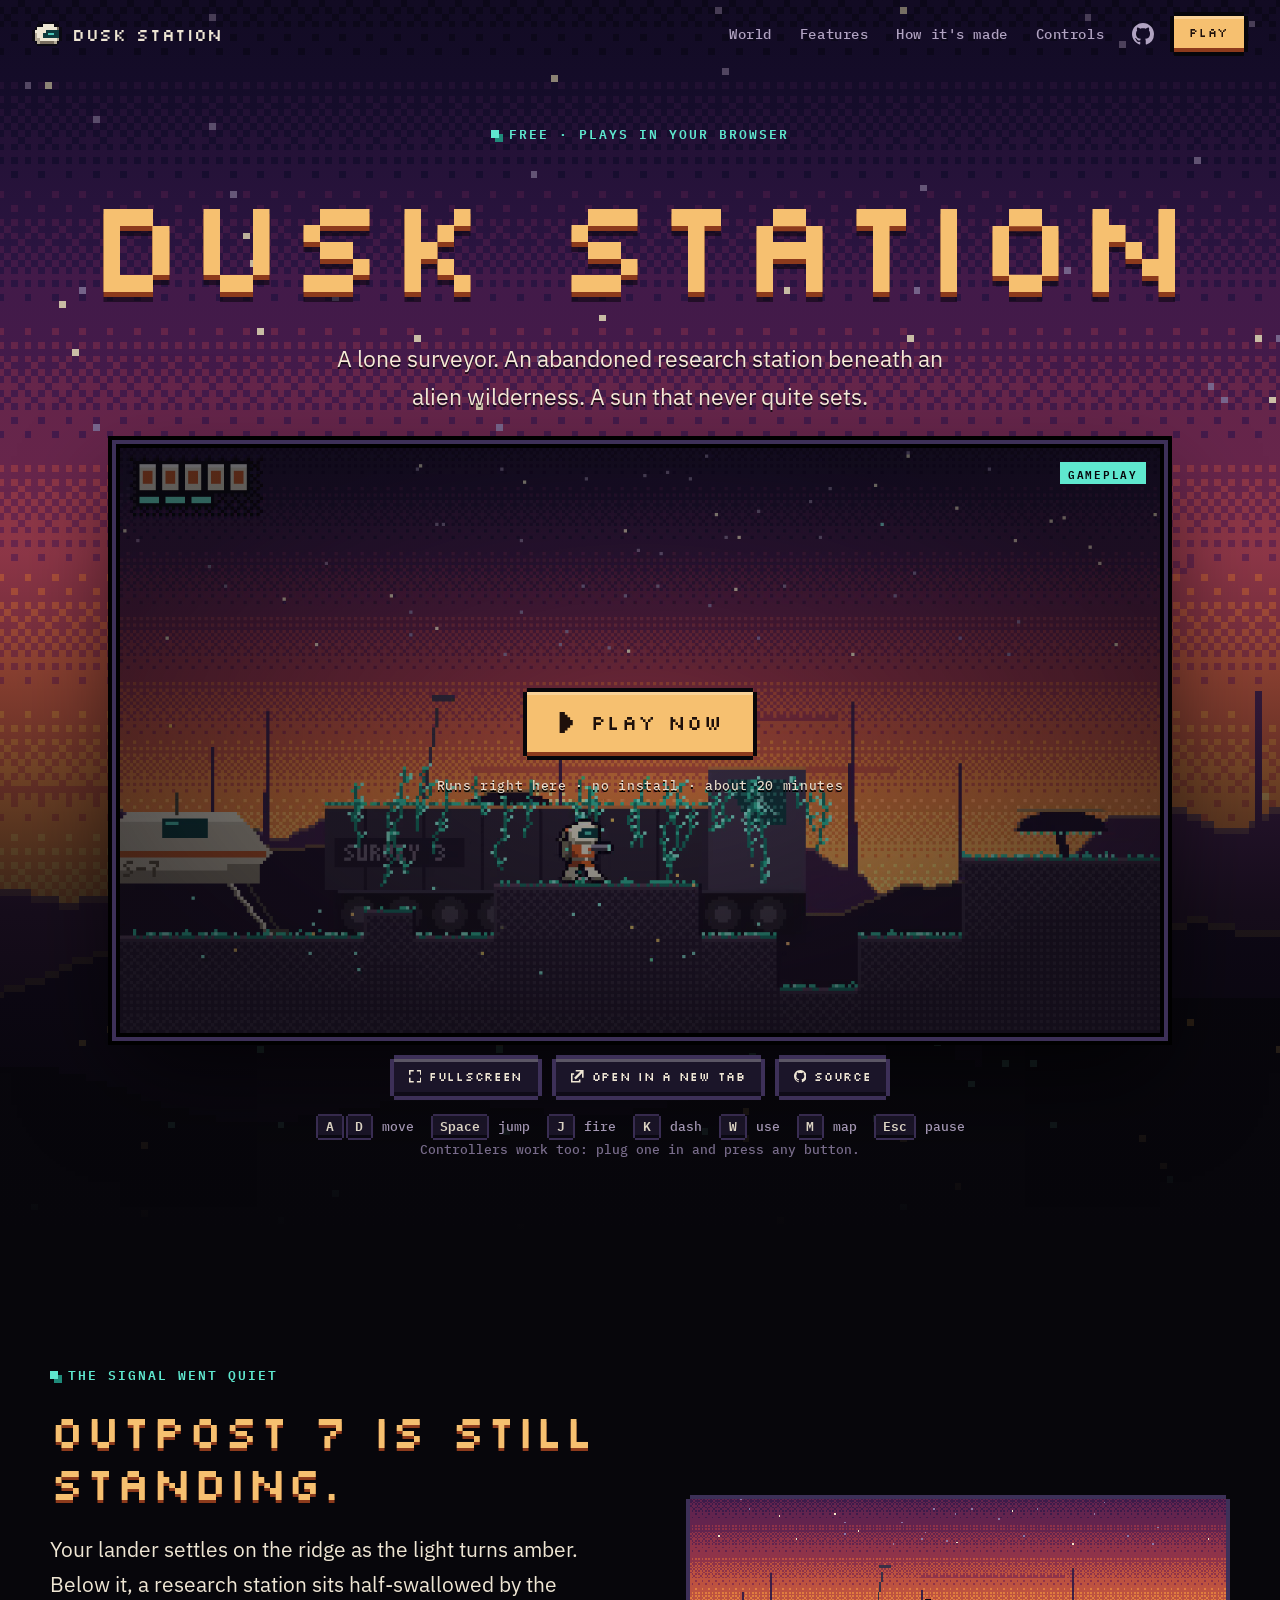
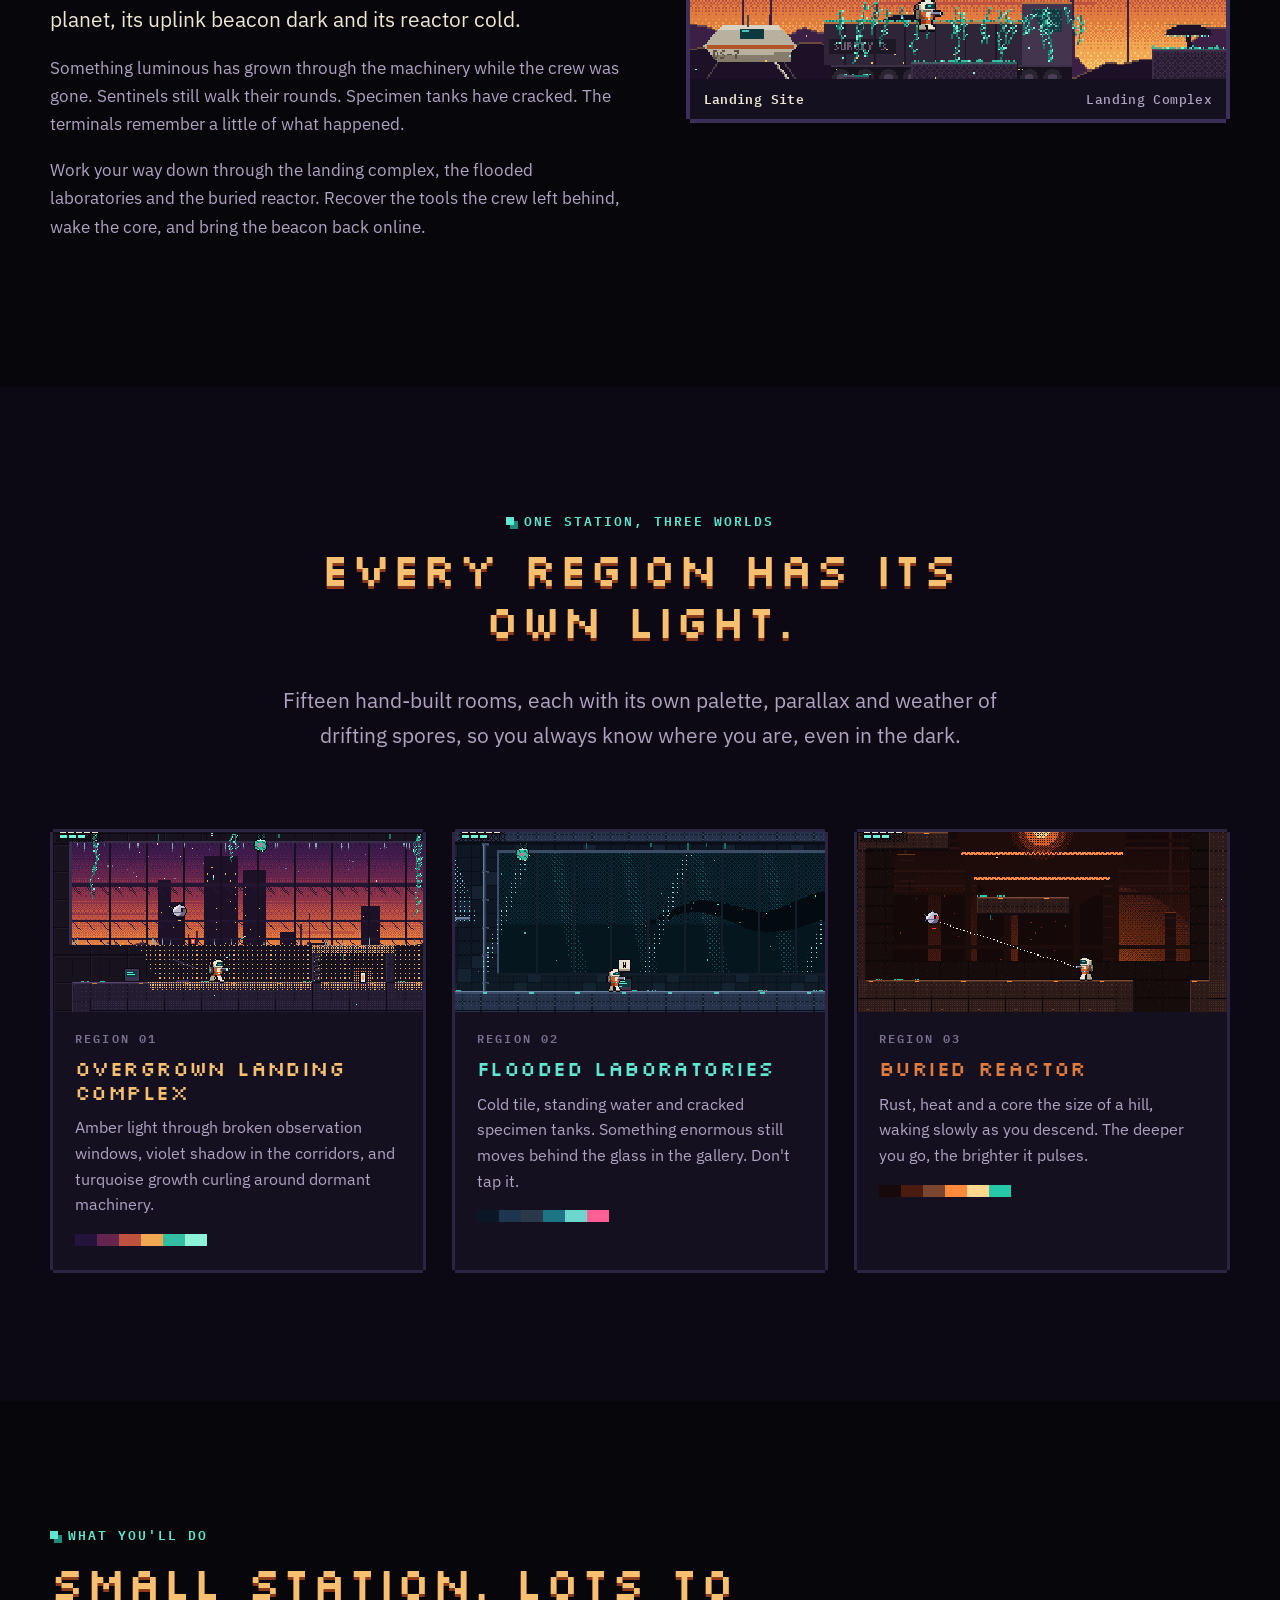
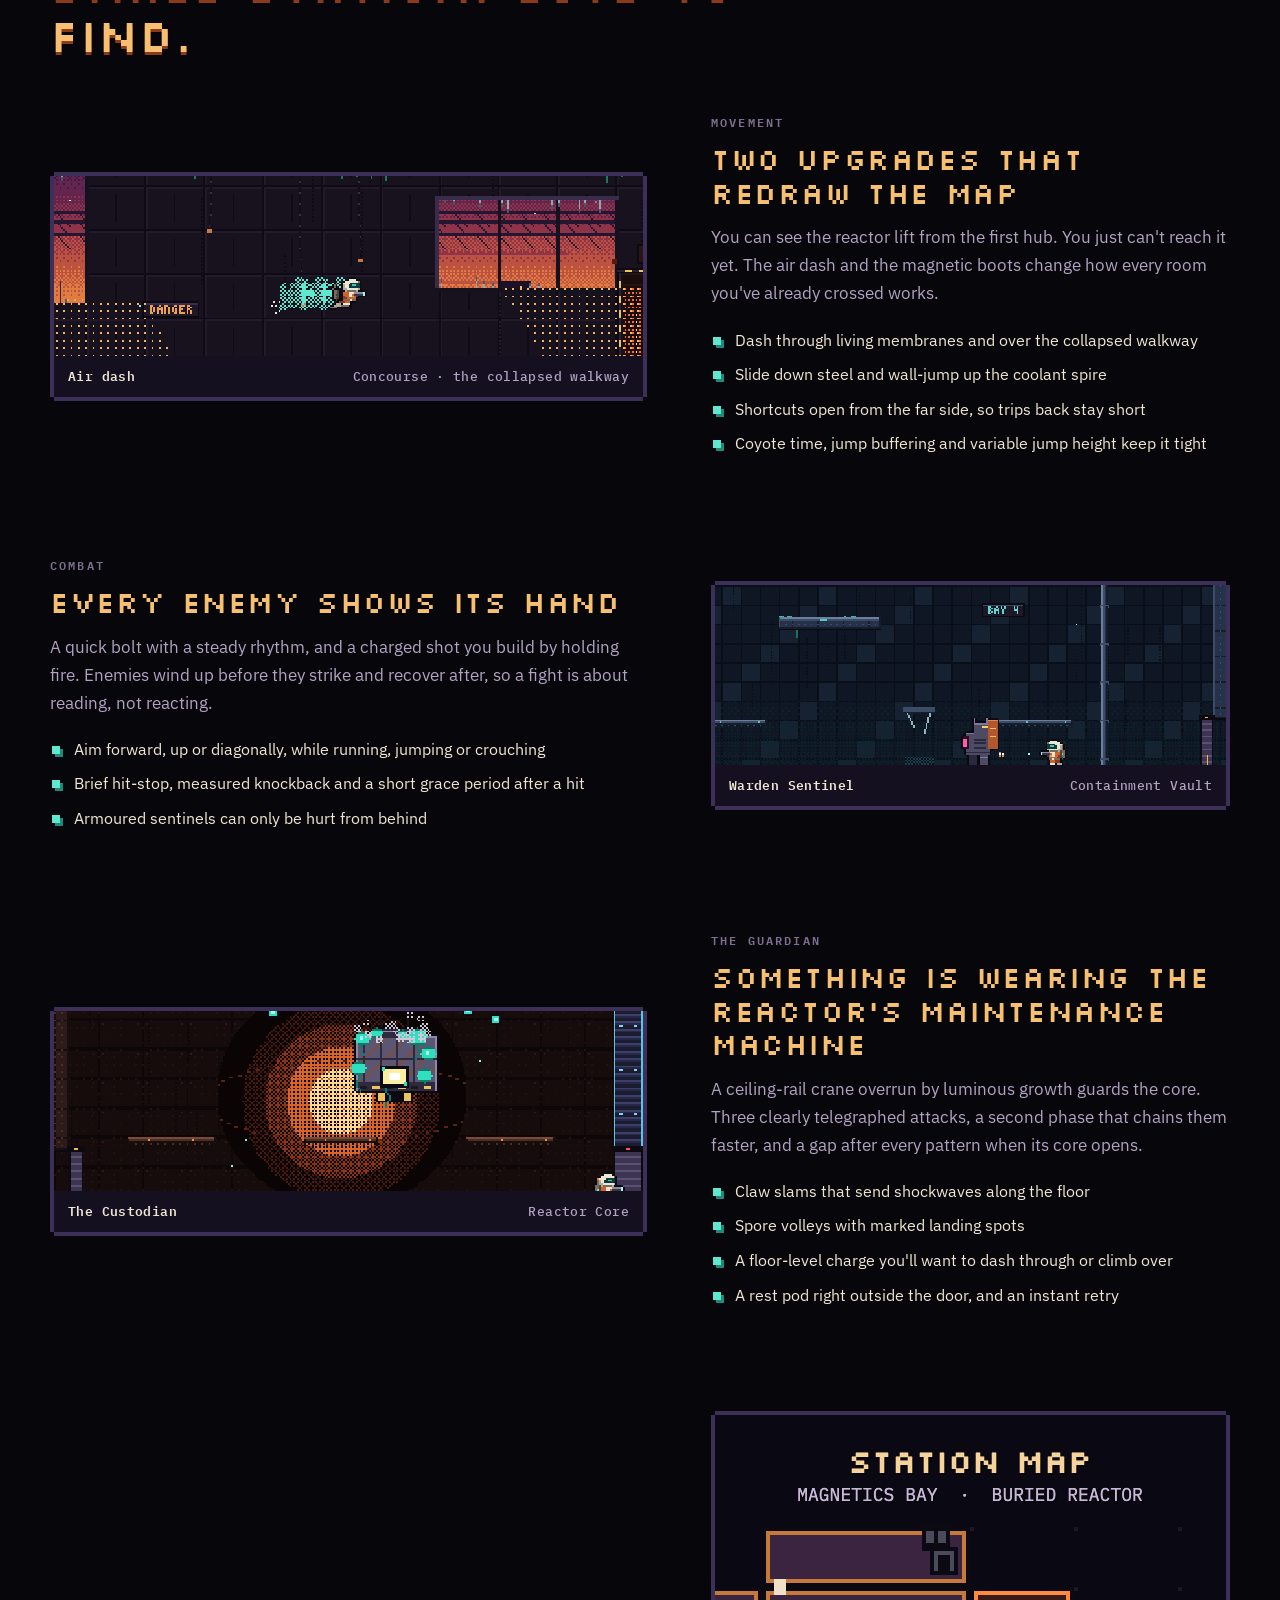
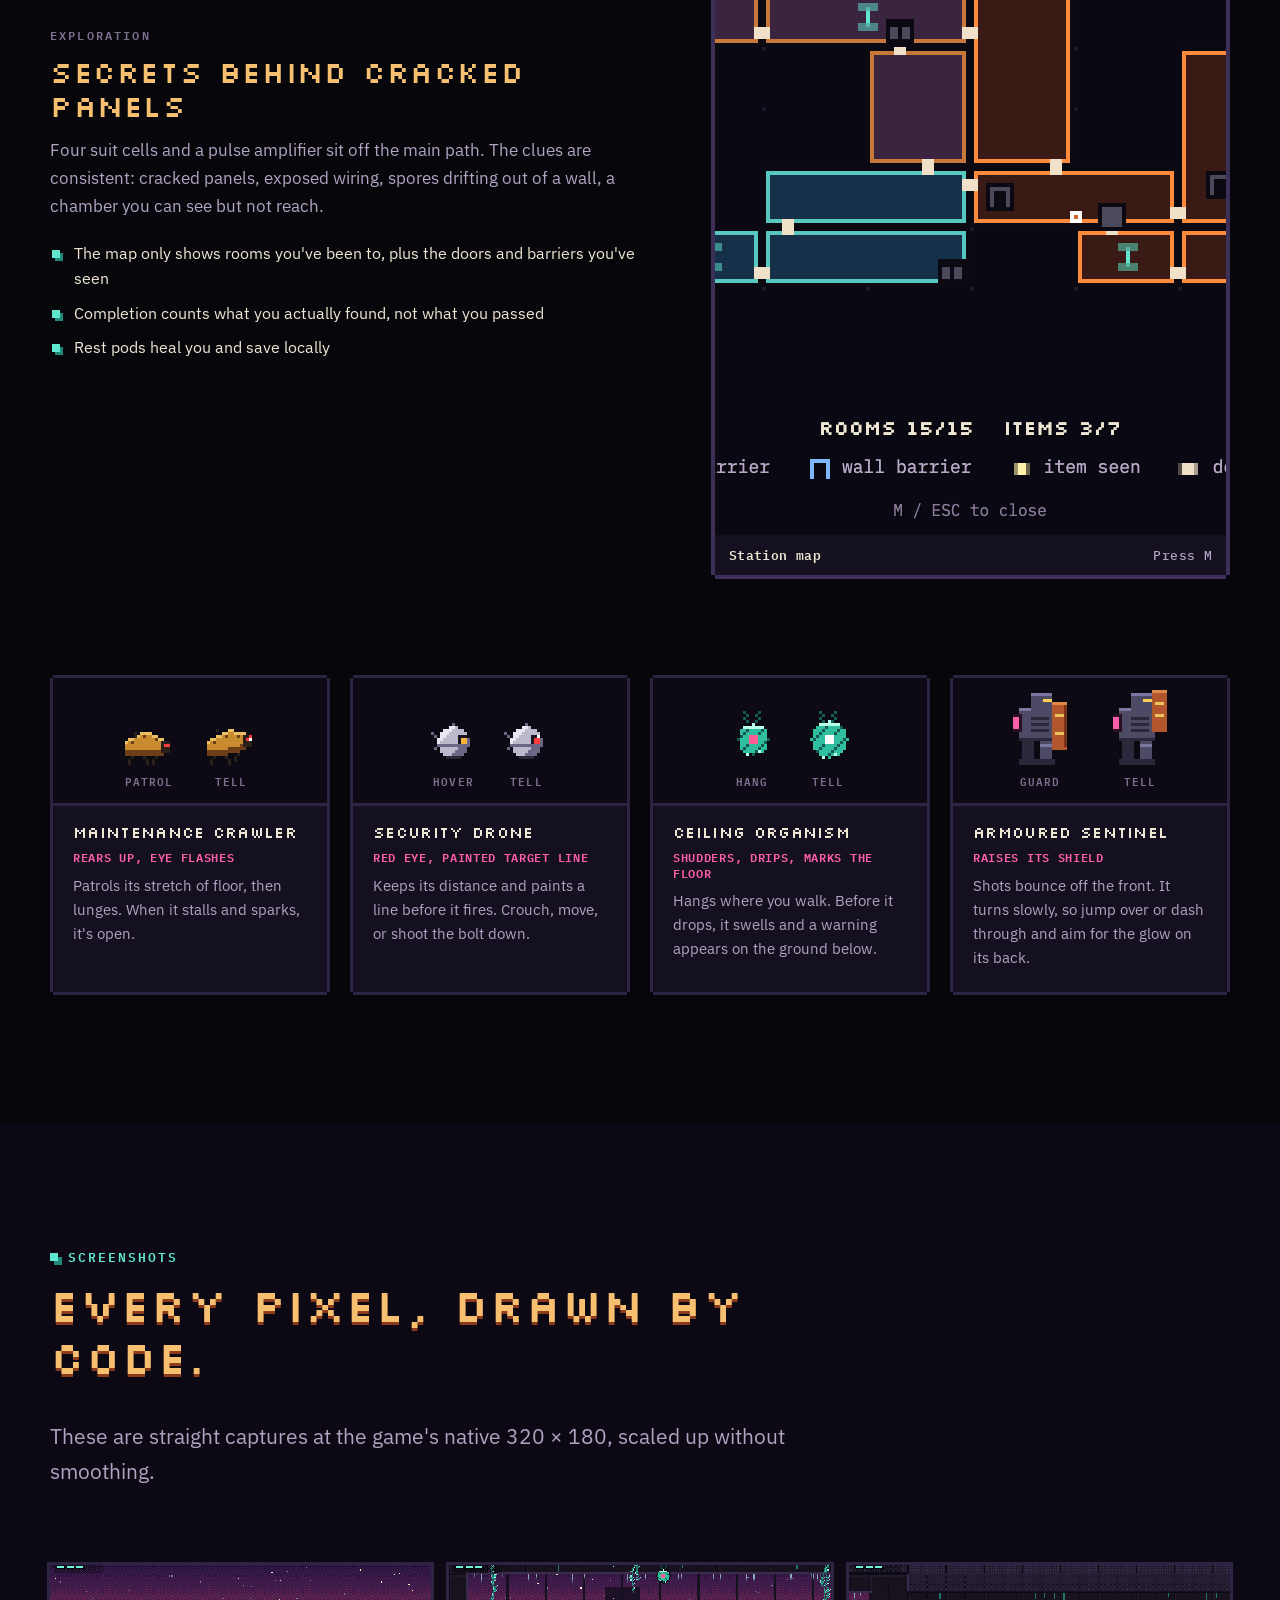
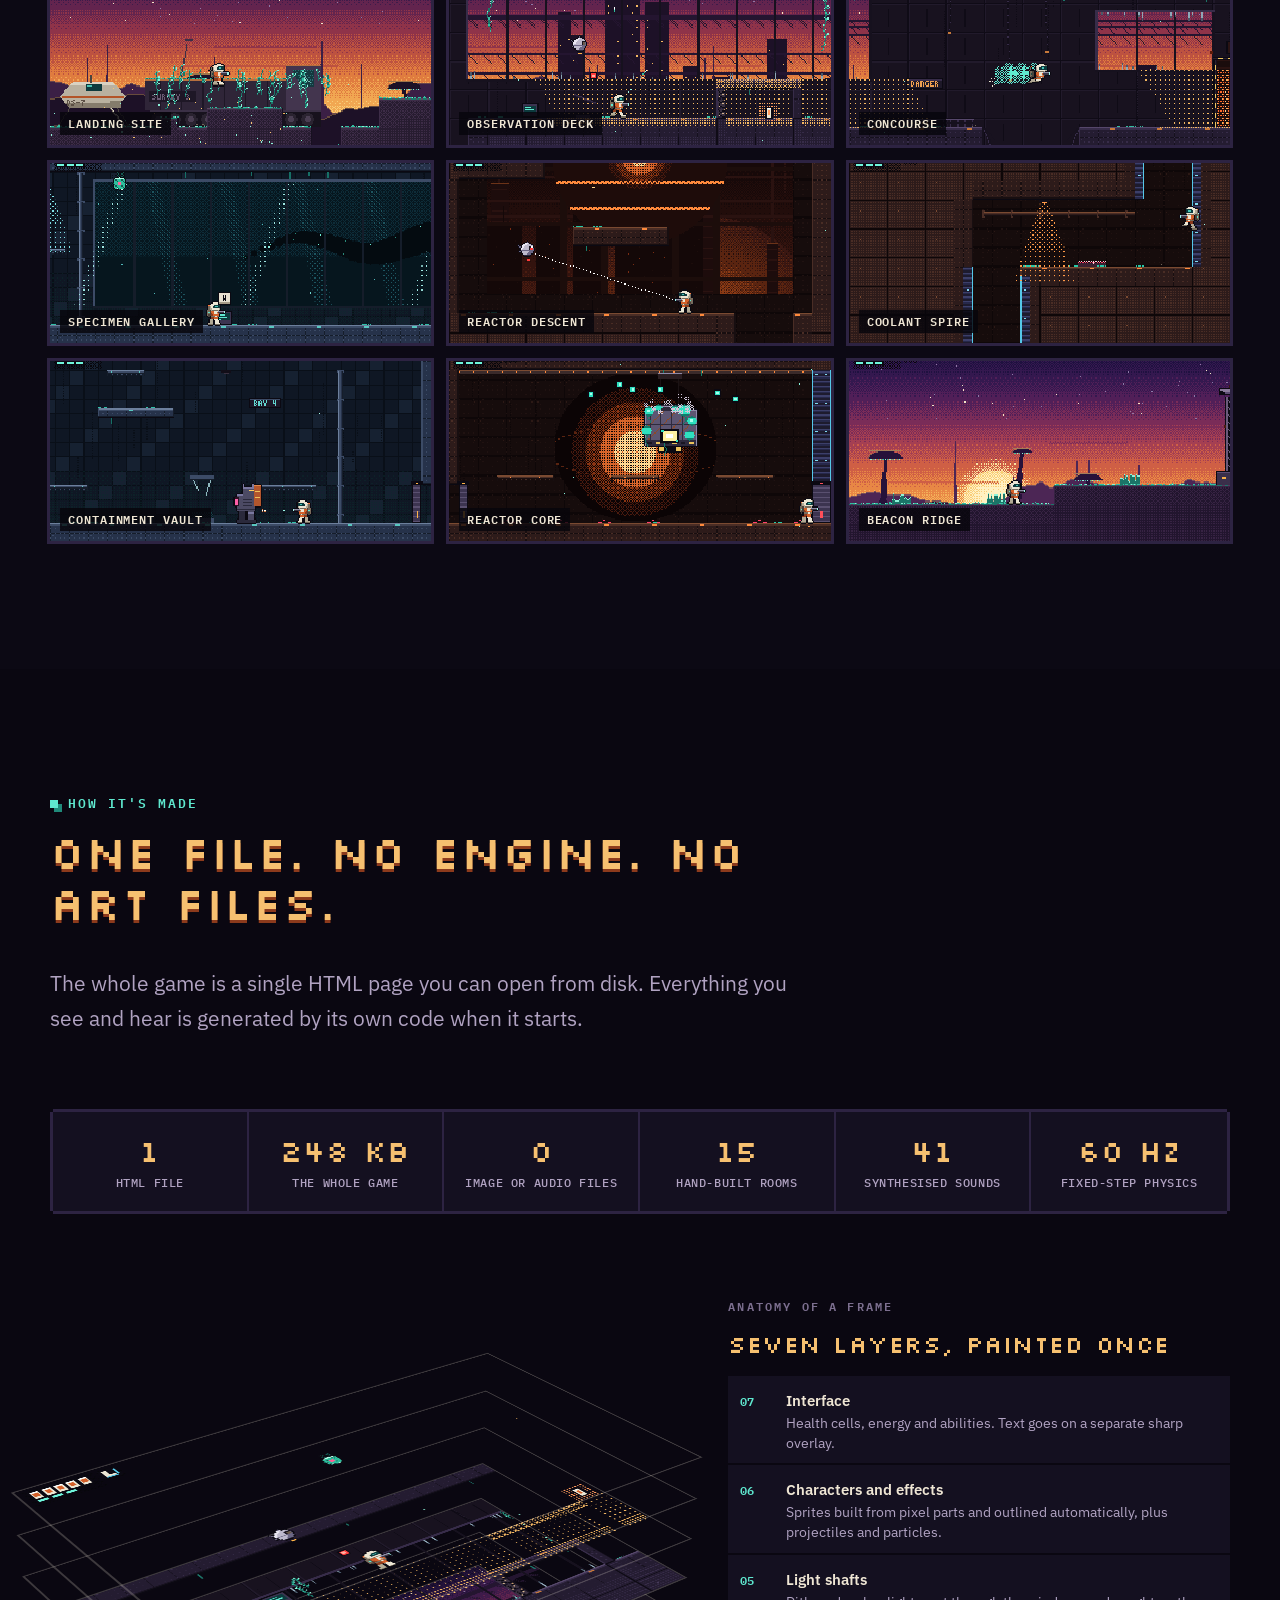
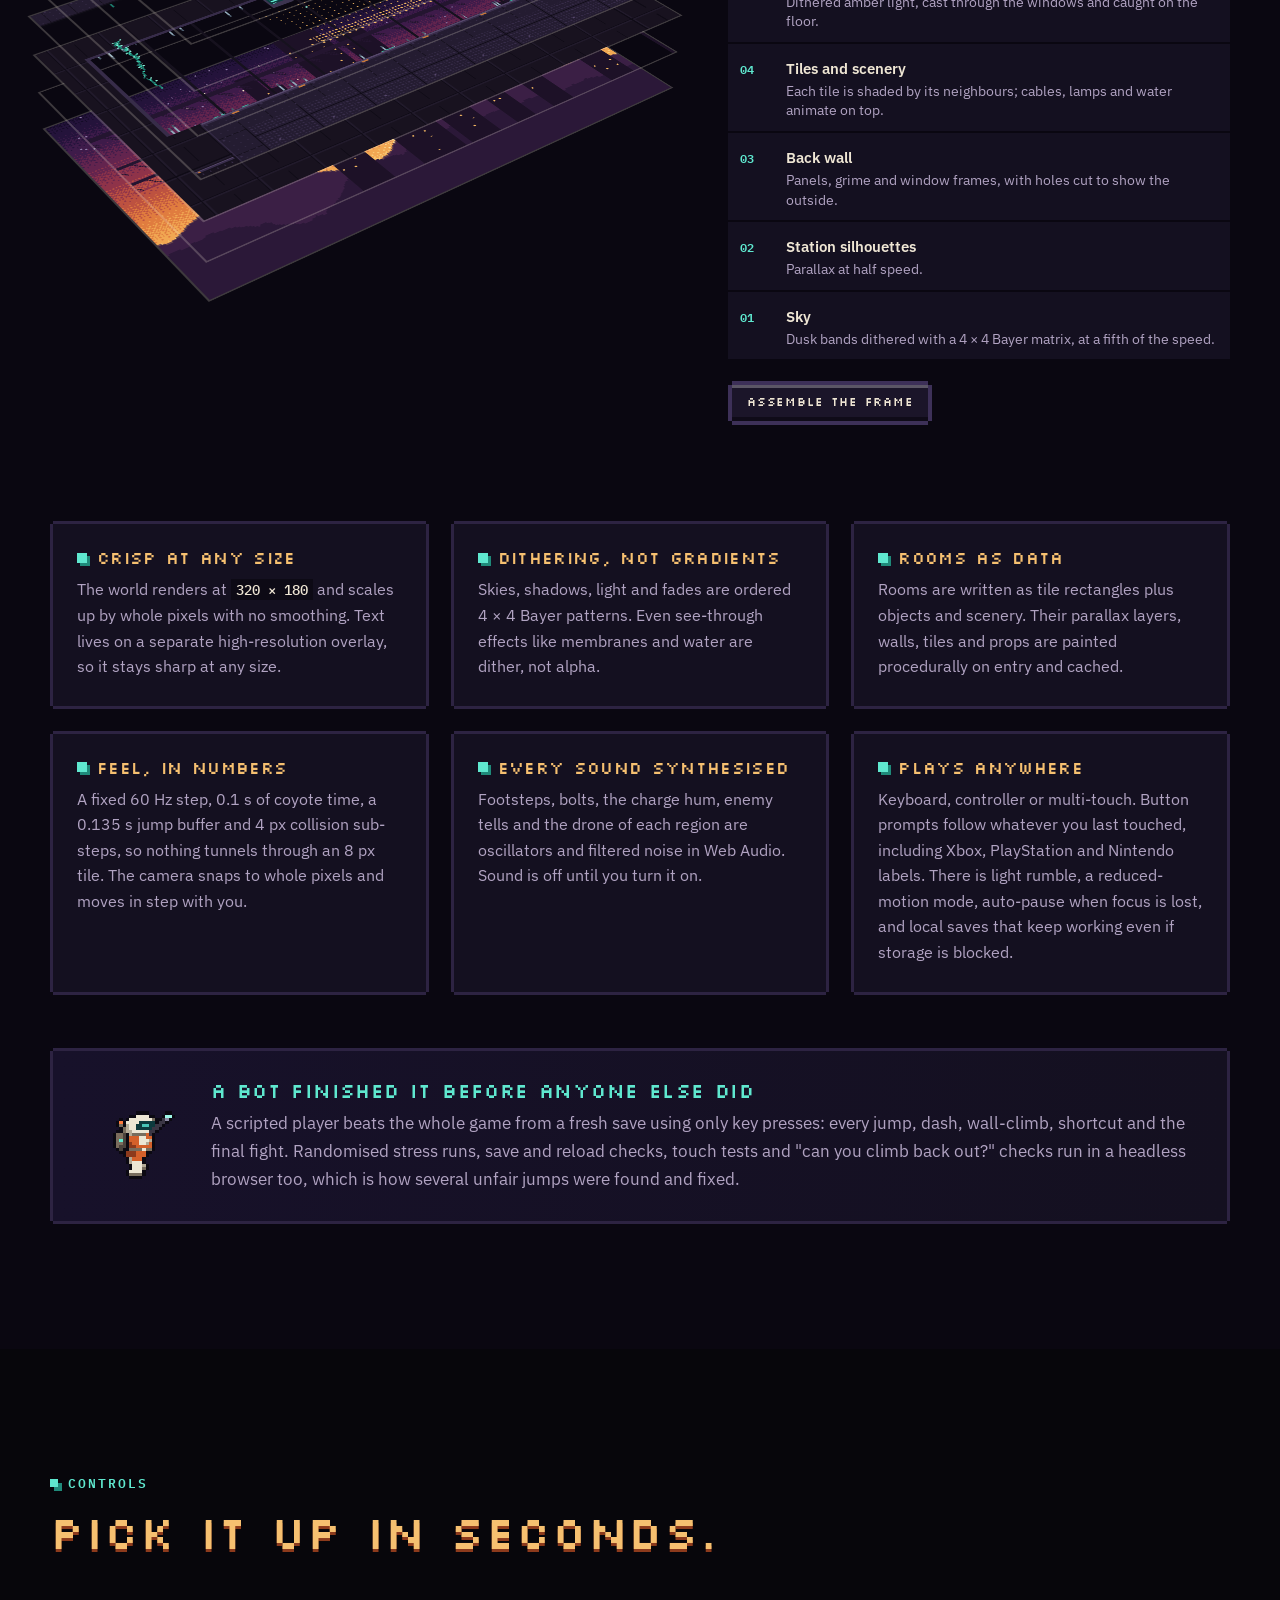
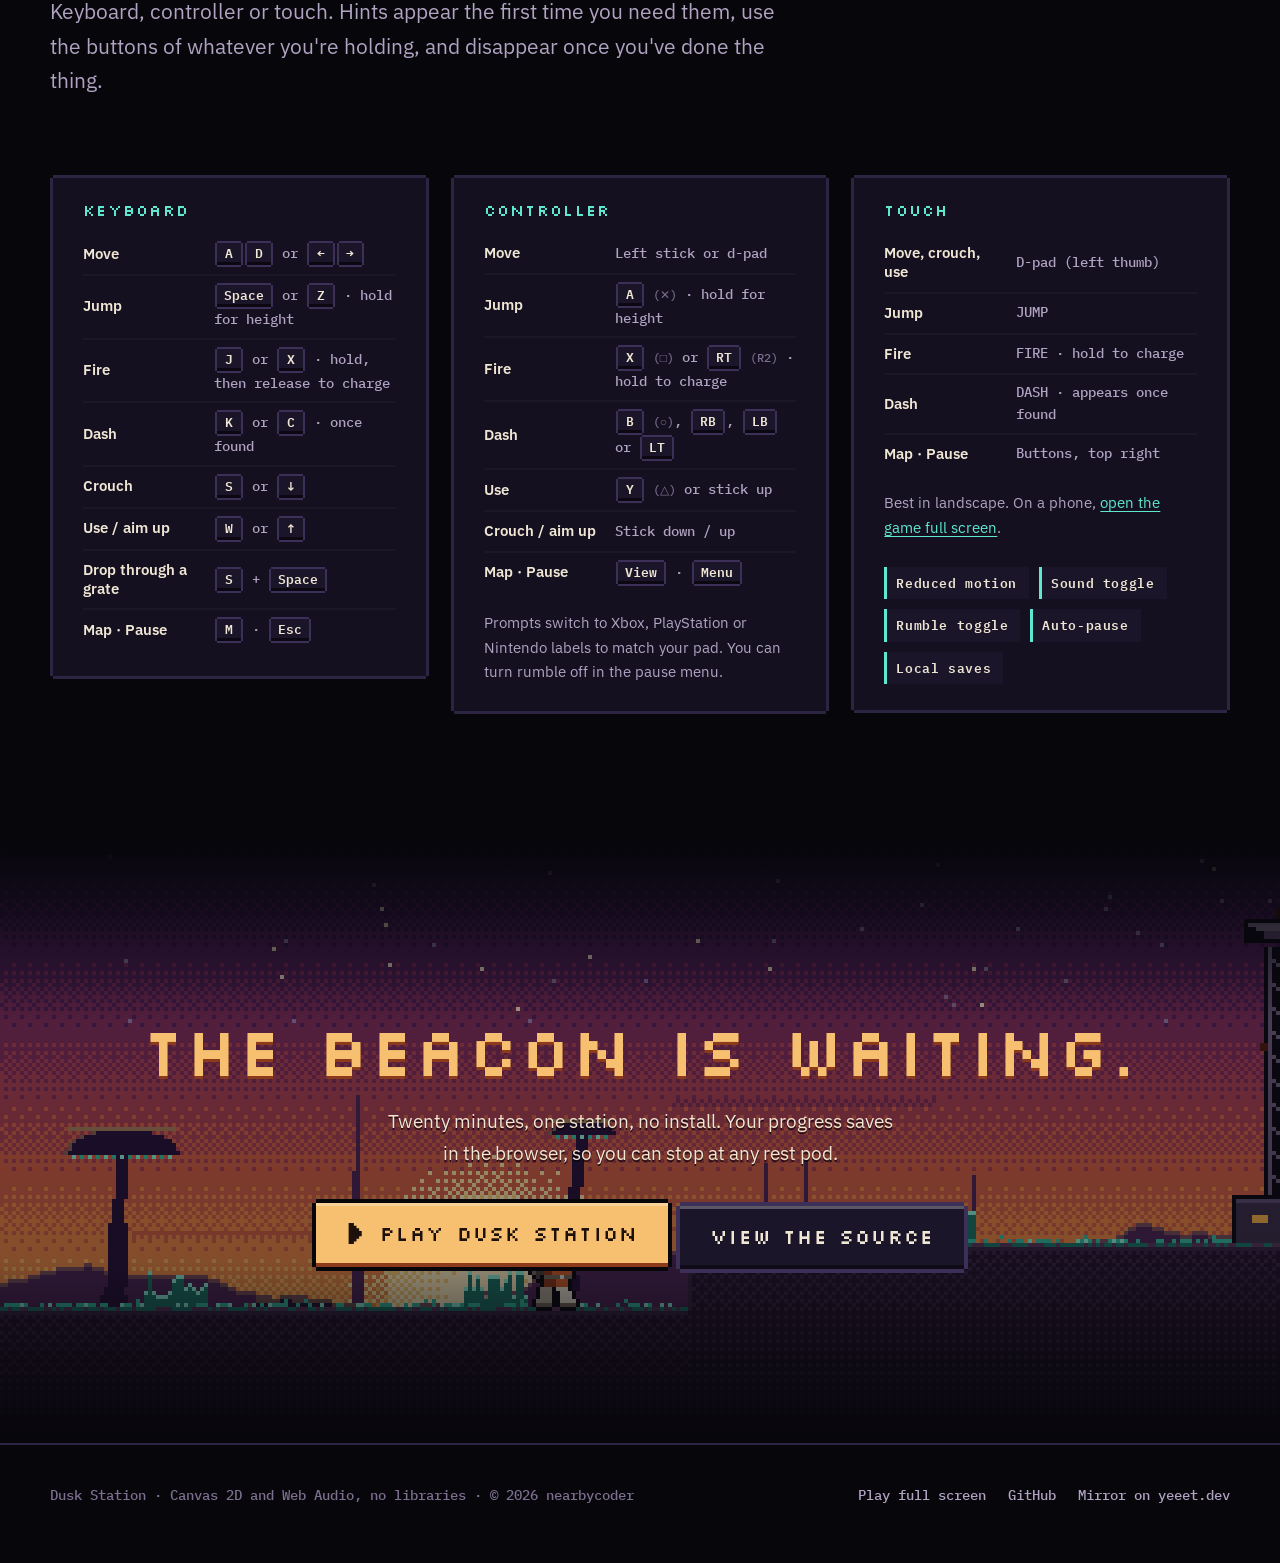
==== commit d6bb41b1: "Add controller support - Gamepad API input feeding the same actions as keyboard and touch:   stick o" ====
--- a/index.html
+++ b/index.html
@@ -4,7 +4,7 @@
 <meta charset="utf-8">
 <meta name="viewport" content="width=device-width, initial-scale=1, viewport-fit=cover">
 <title>Dusk Station · A pixel-art exploration platformer you can play in your browser</title>
-<meta name="description" content="A lone surveyor, an abandoned research station and a sun that never sets. Dusk Station is a free pixel-art exploration platformer: three regions, two movement upgrades, secrets, a boss, and no install. Play it right here.">
+<meta name="description" content="A lone surveyor, an abandoned research station and a sun that never sets. Dusk Station is a free pixel-art exploration platformer: three regions, two movement upgrades, secrets, a boss, and no install. Play it right here with a keyboard, controller or touch.">
 <meta name="theme-color" content="#07060b">
 <link rel="icon" href="assets/favicon.svg" type="image/svg+xml">
 <link rel="canonical" href="https://nearbycoder.github.io/dusk-station/">
@@ -56,7 +56,7 @@
           </video>
           <button class="screen-overlay" id="playBtn" type="button" aria-label="Play Dusk Station here">
             <span class="btn btn--big" aria-hidden="true"><svg viewBox="0 0 8 8" fill="currentColor"><path d="M1 0h2v1h1v1h1v1h1v2H5v1H4v1H3v1H1z"/></svg>Play now</span>
-            <small>Runs right here · no install · about 20 minutes</small>
+            <small id="playHint">Runs right here · no install · about 20 minutes</small>
           </button>
         </div>
         <div class="screen-bar">
@@ -64,7 +64,7 @@
           <a class="btn btn--ghost btn--small" href="play/" target="_blank" rel="noopener"><svg viewBox="0 0 8 8" fill="currentColor" aria-hidden="true"><path d="M3 0h5v5H7V2L3 6 2 5l4-4H3zM0 2h2v1H1v4h4V6h1v2H0z"/></svg>Open in a new tab</a>
           <a class="btn btn--ghost btn--small" href="https://github.com/nearbycoder/dusk-station"><svg viewBox="0 0 16 16" fill="currentColor" aria-hidden="true"><path d="M8 0C3.58 0 0 3.58 0 8c0 3.54 2.29 6.53 5.47 7.59.4.07.55-.17.55-.38 0-.19-.01-.82-.01-1.49-2.01.37-2.53-.49-2.69-.94-.09-.23-.48-.94-.82-1.13-.28-.15-.68-.52-.01-.53.63-.01 1.08.58 1.23.82.72 1.21 1.87.87 2.33.66.07-.52.28-.87.51-1.07-1.78-.2-3.64-.89-3.64-3.95 0-.87.31-1.59.82-2.15-.08-.2-.36-1.02.08-2.12 0 0 .67-.21 2.2.82.64-.18 1.32-.27 2-.27.68 0 1.36.09 2 .27 1.53-1.04 2.2-.82 2.2-.82.44 1.1.16 1.92.08 2.12.51.56.82 1.27.82 2.15 0 3.07-1.87 3.75-3.65 3.95.29.25.54.73.54 1.48 0 1.07-.01 1.93-.01 2.2 0 .21.15.46.55.38A8.013 8.013 0 0016 8c0-4.42-3.58-8-8-8z"/></svg>Source</a>
         </div>
-        <p class="screen-help" id="screenHelp"><span class="key-only"><kbd>A</kbd><kbd>D</kbd> move &nbsp;<kbd>Space</kbd> jump &nbsp;<kbd>J</kbd> fire &nbsp;<kbd>K</kbd> dash &nbsp;<kbd>W</kbd> use &nbsp;<kbd>M</kbd> map &nbsp;<kbd>Esc</kbd> pause</span><span class="touch-only">On-screen touch controls appear once you start. Best in landscape.</span></p>
+        <p class="screen-help" id="screenHelp"><span class="key-only"><kbd>A</kbd><kbd>D</kbd> move &nbsp;<kbd>Space</kbd> jump &nbsp;<kbd>J</kbd> fire &nbsp;<kbd>K</kbd> dash &nbsp;<kbd>W</kbd> use &nbsp;<kbd>M</kbd> map &nbsp;<kbd>Esc</kbd> pause</span><span class="touch-only">On-screen touch controls appear once you start. Best in landscape.</span><br><span class="pad-note">Controllers work too: plug one in and press any button.</span></p>
       </div>
     </div>
   </section>
@@ -302,7 +302,7 @@
         <article class="notch reveal"><h3><i></i>Rooms as data</h3><p>Rooms are written as tile rectangles plus objects and scenery. Their parallax layers, walls, tiles and props are painted procedurally on entry and cached.</p></article>
         <article class="notch reveal"><h3><i></i>Feel, in numbers</h3><p>A fixed 60 Hz step, 0.1 s of coyote time, a 0.135 s jump buffer and 4 px collision sub-steps, so nothing tunnels through an 8 px tile. The camera snaps to whole pixels and moves in step with you.</p></article>
         <article class="notch reveal"><h3><i></i>Every sound synthesised</h3><p>Footsteps, bolts, the charge hum, enemy tells and the drone of each region are oscillators and filtered noise in Web Audio. Sound is off until you turn it on.</p></article>
-        <article class="notch reveal"><h3><i></i>Plays anywhere</h3><p>Keyboard or touch with multi-finger support, a reduced-motion mode, auto-pause when focus is lost, and local saves that fall back gracefully when storage is blocked.</p></article>
+        <article class="notch reveal"><h3><i></i>Plays anywhere</h3><p>Keyboard, controller or multi-touch. Button prompts follow whatever you last touched, including Xbox, PlayStation and Nintendo labels. There is light rumble, a reduced-motion mode, auto-pause when focus is lost, and local saves that keep working even if storage is blocked.</p></article>
       </div>
 
       <div class="callout notch reveal">
@@ -321,7 +321,7 @@
       <div class="sec-head reveal">
         <span class="eyebrow">Controls</span>
         <h2 id="controls-h">Pick it up in seconds.</h2>
-        <p class="lead muted">Hints appear the first time you need them and disappear once you've done the thing. Movement and firing work together.</p>
+        <p class="lead muted">Keyboard, controller or touch. Hints appear the first time you need them, use the buttons of whatever you're holding, and disappear once you've done the thing.</p>
       </div>
       <div class="controls">
         <div class="card notch reveal">
@@ -338,6 +338,19 @@
           </table>
         </div>
         <div class="card notch reveal">
+          <h3>Controller</h3>
+          <table class="ctable">
+            <tr><th>Move</th><td>Left stick or d-pad</td></tr>
+            <tr><th>Jump</th><td><kbd>A</kbd> <span class="alt">(✕)</span> · hold for height</td></tr>
+            <tr><th>Fire</th><td><kbd>X</kbd> <span class="alt">(□)</span> or <kbd>RT</kbd> <span class="alt">(R2)</span> · hold to charge</td></tr>
+            <tr><th>Dash</th><td><kbd>B</kbd> <span class="alt">(○)</span>, <kbd>RB</kbd>, <kbd>LB</kbd> or <kbd>LT</kbd></td></tr>
+            <tr><th>Use</th><td><kbd>Y</kbd> <span class="alt">(△)</span> or stick up</td></tr>
+            <tr><th>Crouch / aim up</th><td>Stick down / up</td></tr>
+            <tr><th>Map · Pause</th><td><kbd>View</kbd> · <kbd>Menu</kbd></td></tr>
+          </table>
+          <p class="muted" style="margin:18px 0 0;font-size:15px">Prompts switch to Xbox, PlayStation or Nintendo labels to match your pad. You can turn rumble off in the pause menu.</p>
+        </div>
+        <div class="card notch reveal">
           <h3>Touch</h3>
           <table class="ctable">
             <tr><th>Move, crouch, use</th><td>D-pad (left thumb)</td></tr>
@@ -348,7 +361,7 @@
           </table>
           <p class="muted" style="margin:18px 0 0;font-size:15px">Best in landscape. On a phone, <a href="play/">open the game full screen</a>.</p>
           <div class="options">
-            <span class="chip">Reduced motion</span><span class="chip">Sound toggle</span><span class="chip">Auto-pause</span><span class="chip">Local saves</span>
+            <span class="chip">Reduced motion</span><span class="chip">Sound toggle</span><span class="chip">Rumble toggle</span><span class="chip">Auto-pause</span><span class="chip">Local saves</span>
           </div>
         </div>
       </div>
--- a/assets/site.css
+++ b/assets/site.css
@@ -257,7 +257,7 @@
 @media (max-width: 640px) { .tech { grid-template-columns: 1fr; } }
 
 /* controls */
-.controls { display: grid; grid-template-columns: 1fr 1fr; gap: 26px; }
+.controls { display: grid; grid-template-columns: repeat(3, 1fr); gap: 22px; align-items: start; }
 .controls .card { --b: 3px; --bc: var(--line); background: var(--panel); margin: 3px; padding: 24px clamp(18px, 3vw, 30px) 26px; }
 .controls h3 { font-size: 16px; color: var(--teal); margin-bottom: 14px; letter-spacing: .08em; }
 .ctable { width: 100%; border-collapse: collapse; }
@@ -266,7 +266,11 @@
 .ctable tr + tr { border-top: 2px solid #1d1629; }
 .options { margin-top: 26px; display: flex; flex-wrap: wrap; gap: 10px; }
 .chip { font: 600 12.5px/1 var(--mono); letter-spacing: .05em; color: var(--text); background: var(--panel-2); padding: 10px 12px; box-shadow: inset 3px 0 0 var(--teal); }
-@media (max-width: 880px) { .controls { grid-template-columns: 1fr; } }
+@media (max-width: 1100px) { .controls { grid-template-columns: 1fr 1fr; } }
+@media (max-width: 760px) { .controls { grid-template-columns: 1fr; } }
+.ctable .alt { color: var(--dim); font-size: 12px; }
+.pad-note { color: var(--dim); }
+@media (pointer: coarse) { .pad-note { display: none; } }
 
 /* testing callout */
 .callout { display: grid; grid-template-columns: auto 1fr; gap: 26px; align-items: center; --b: 3px; --bc: var(--line); background: linear-gradient(90deg, #17112a, var(--panel)); margin: 56px 3px 0; padding: 28px clamp(20px, 4vw, 40px); }
